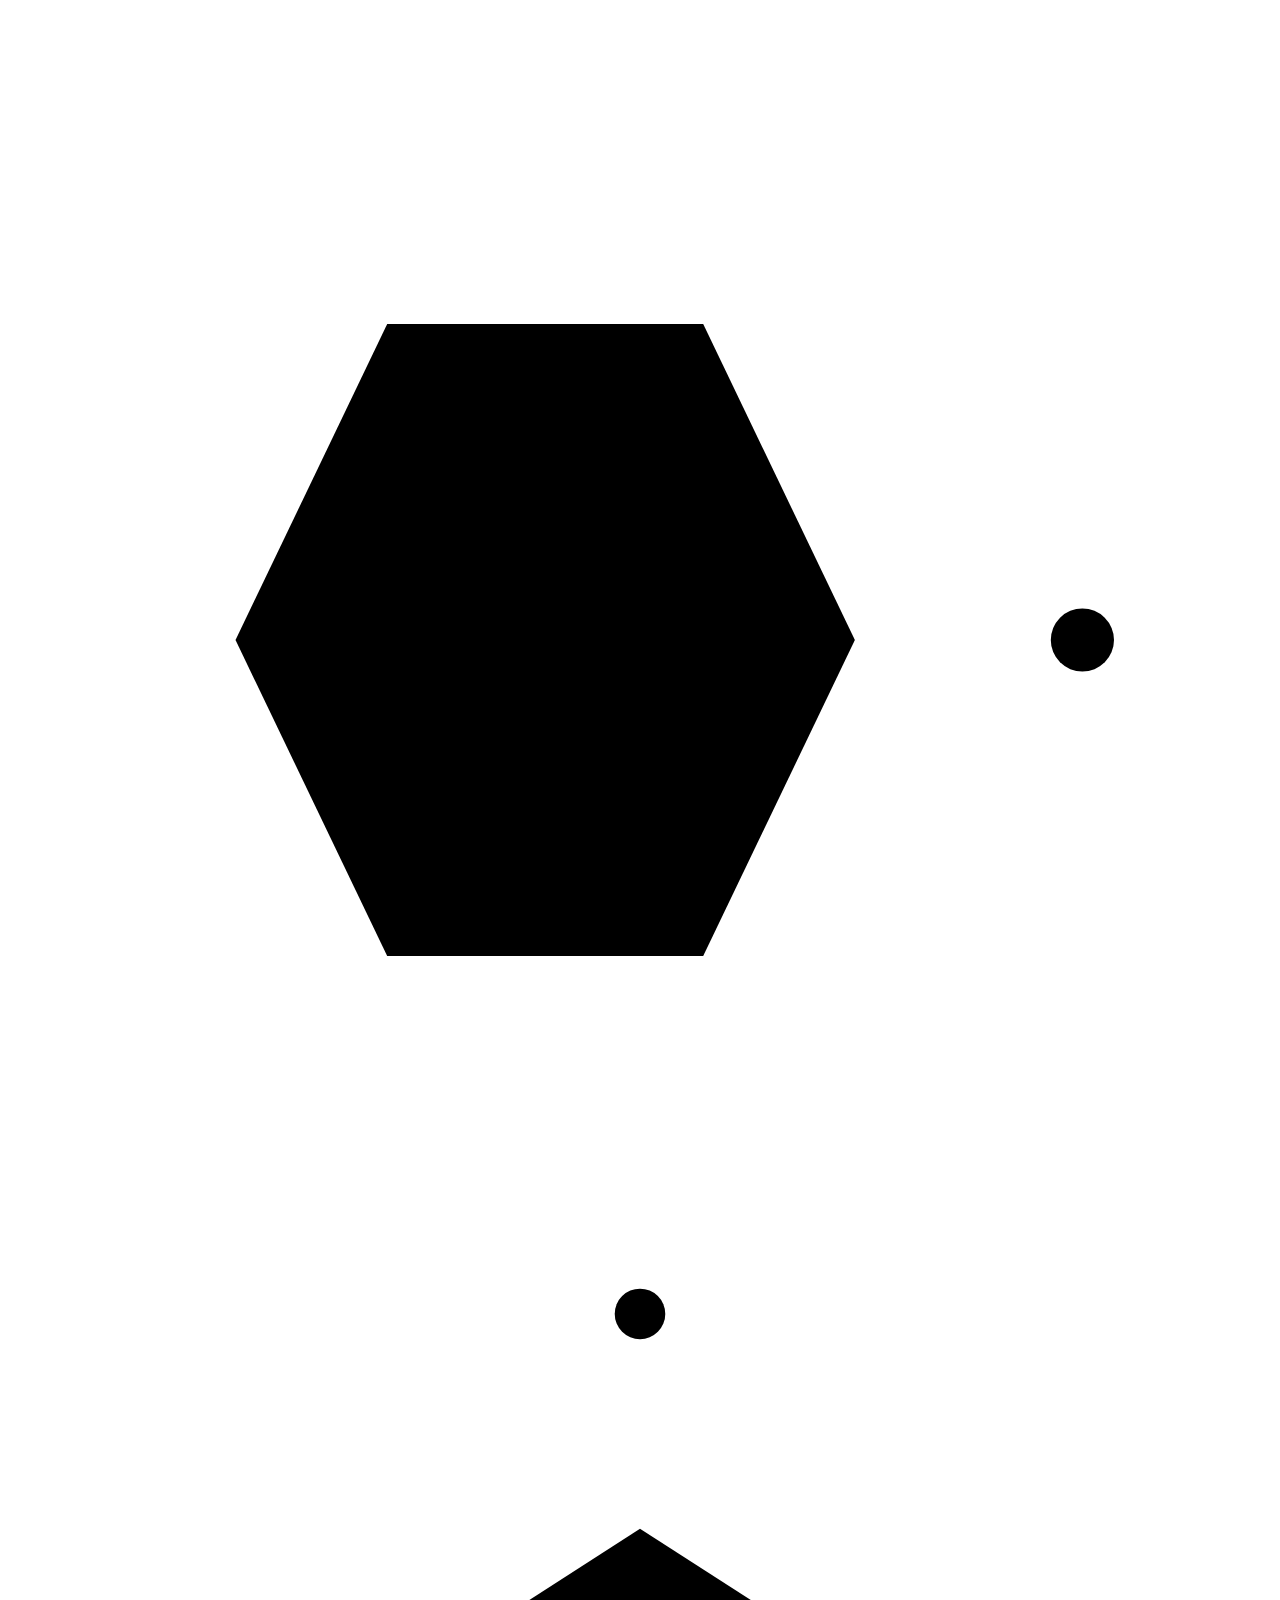
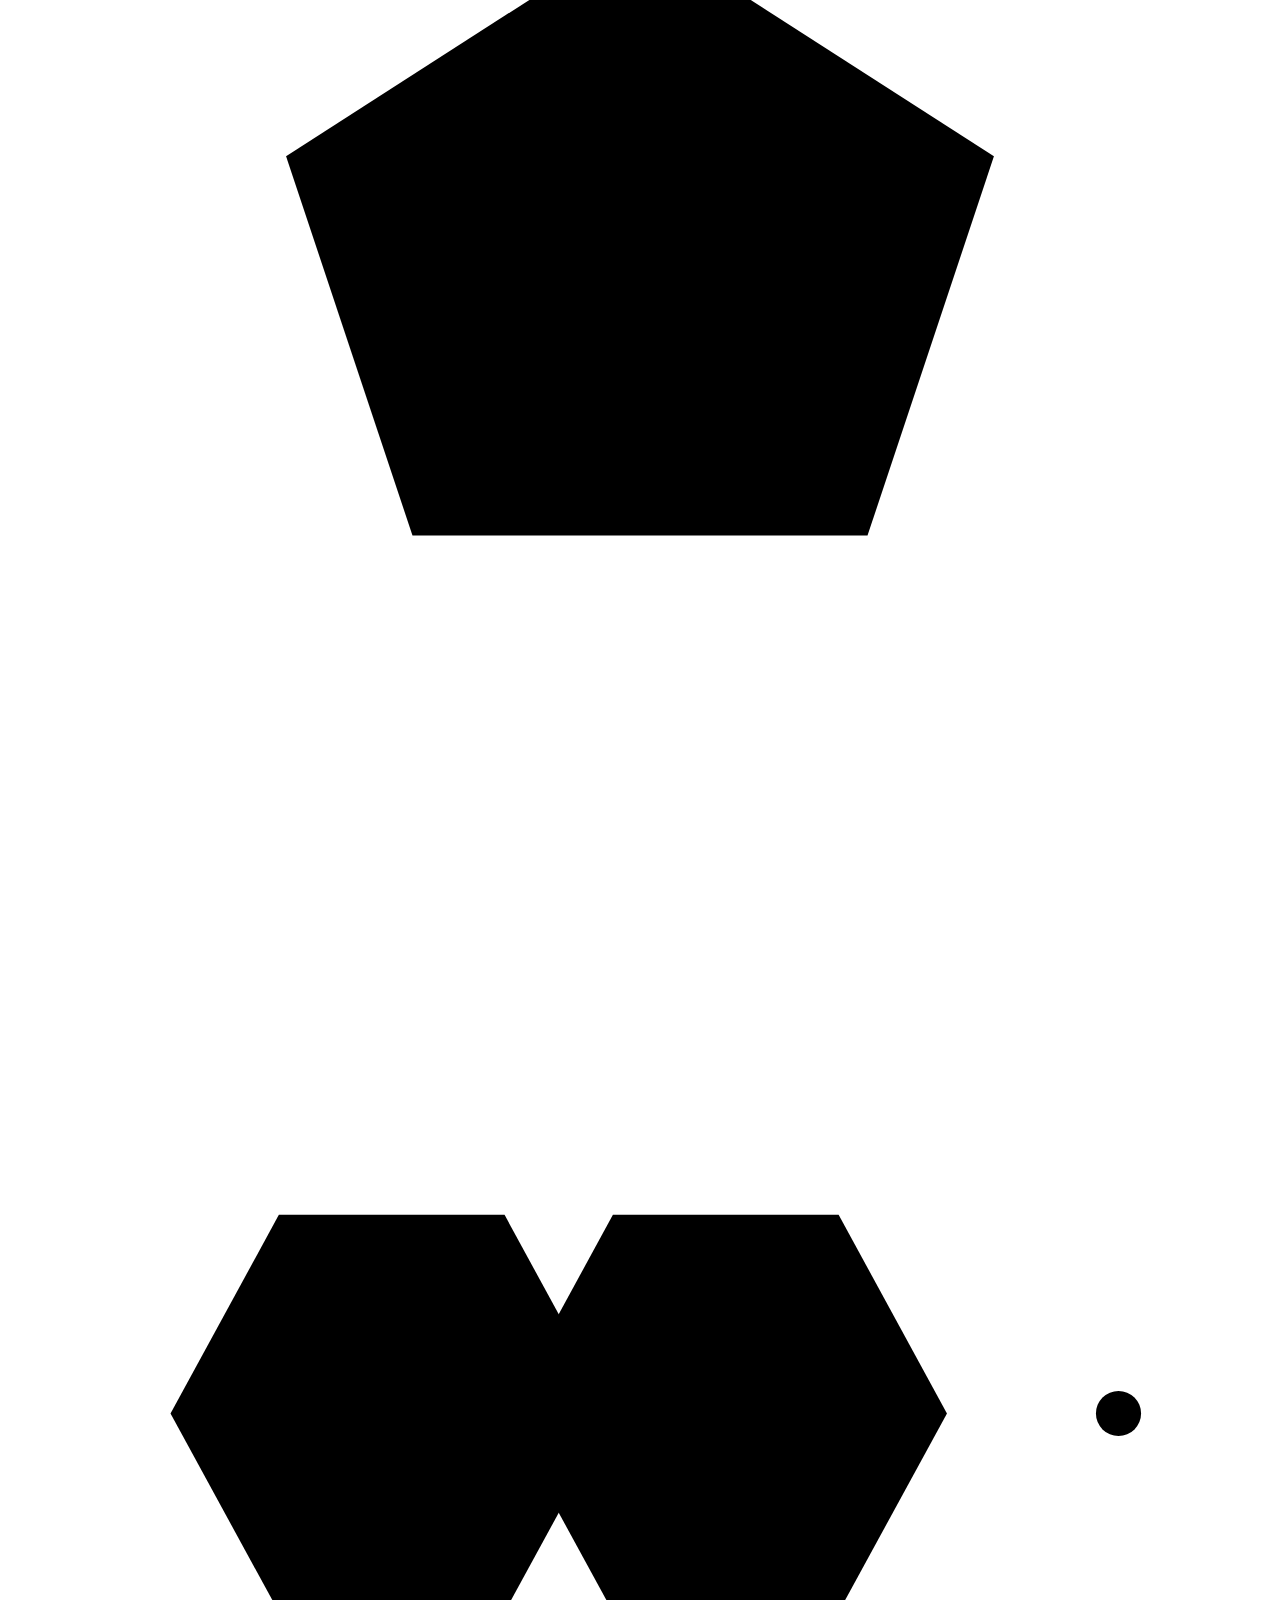
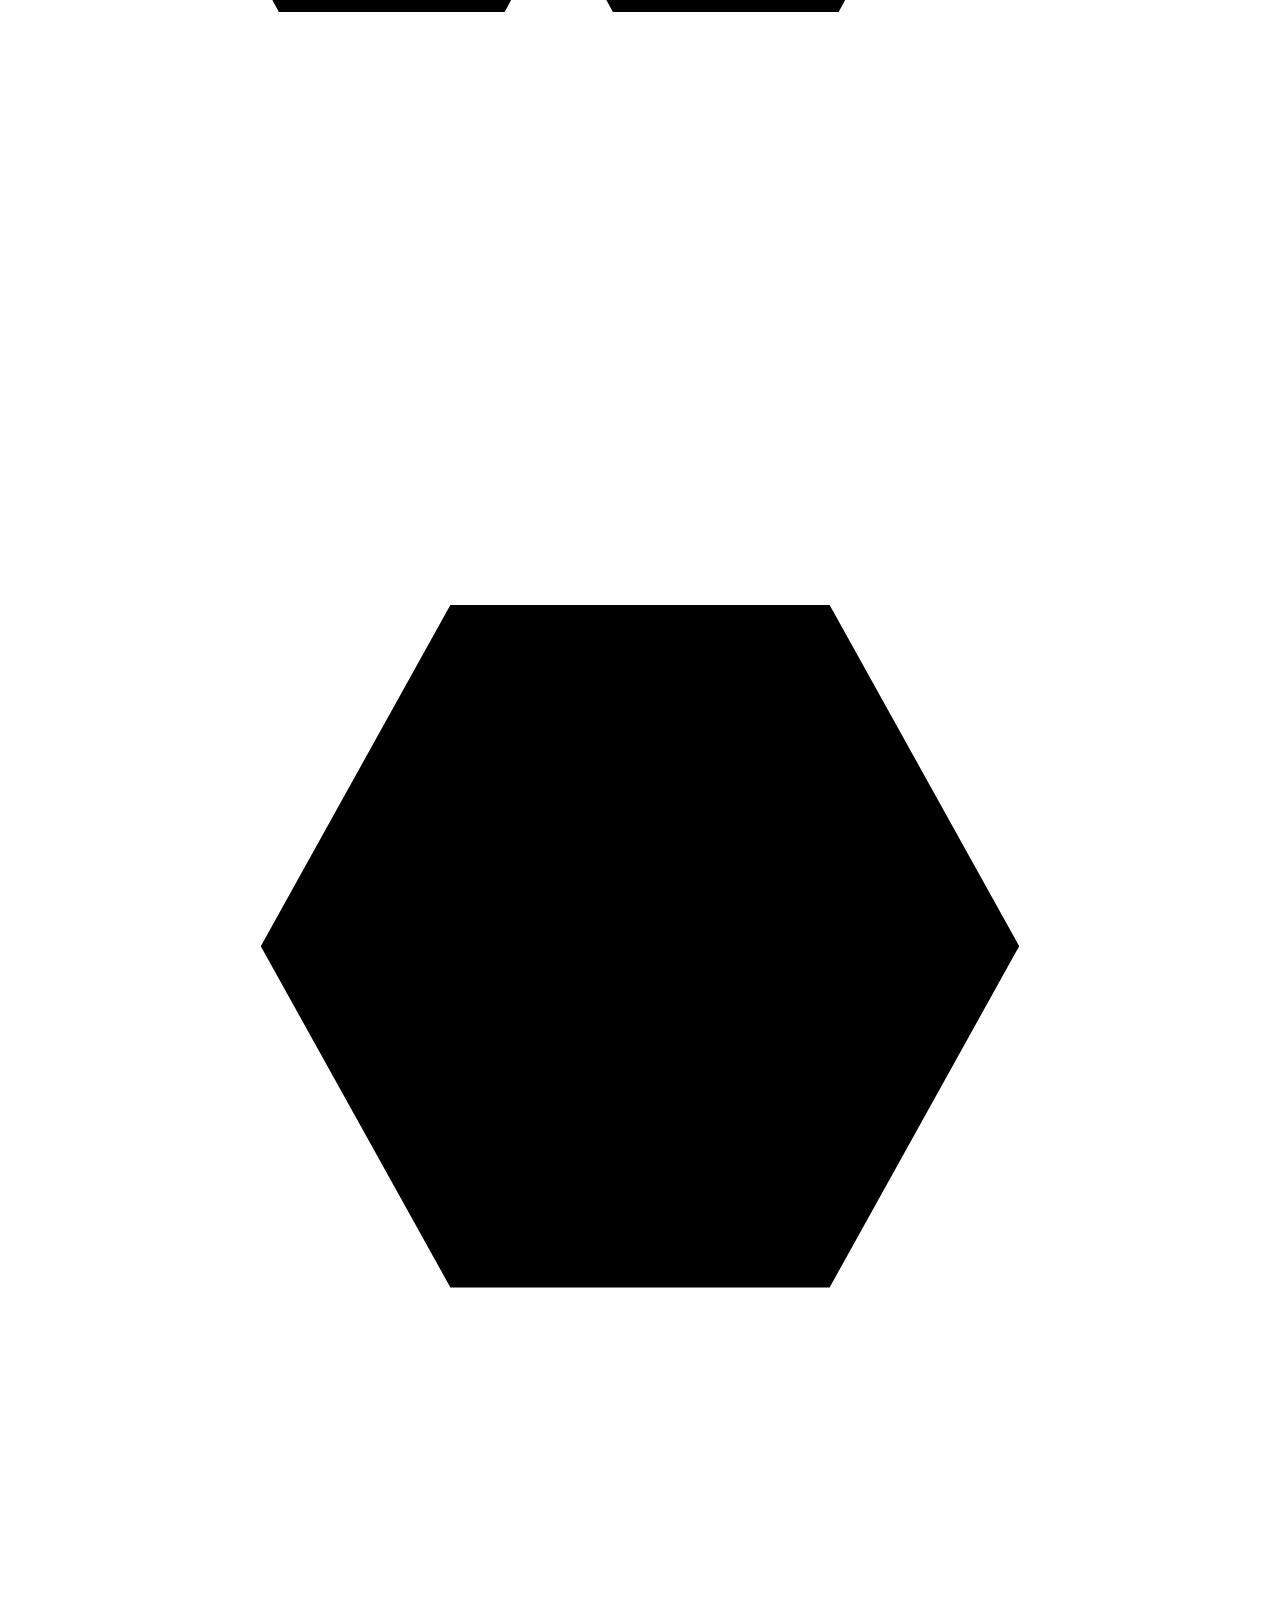
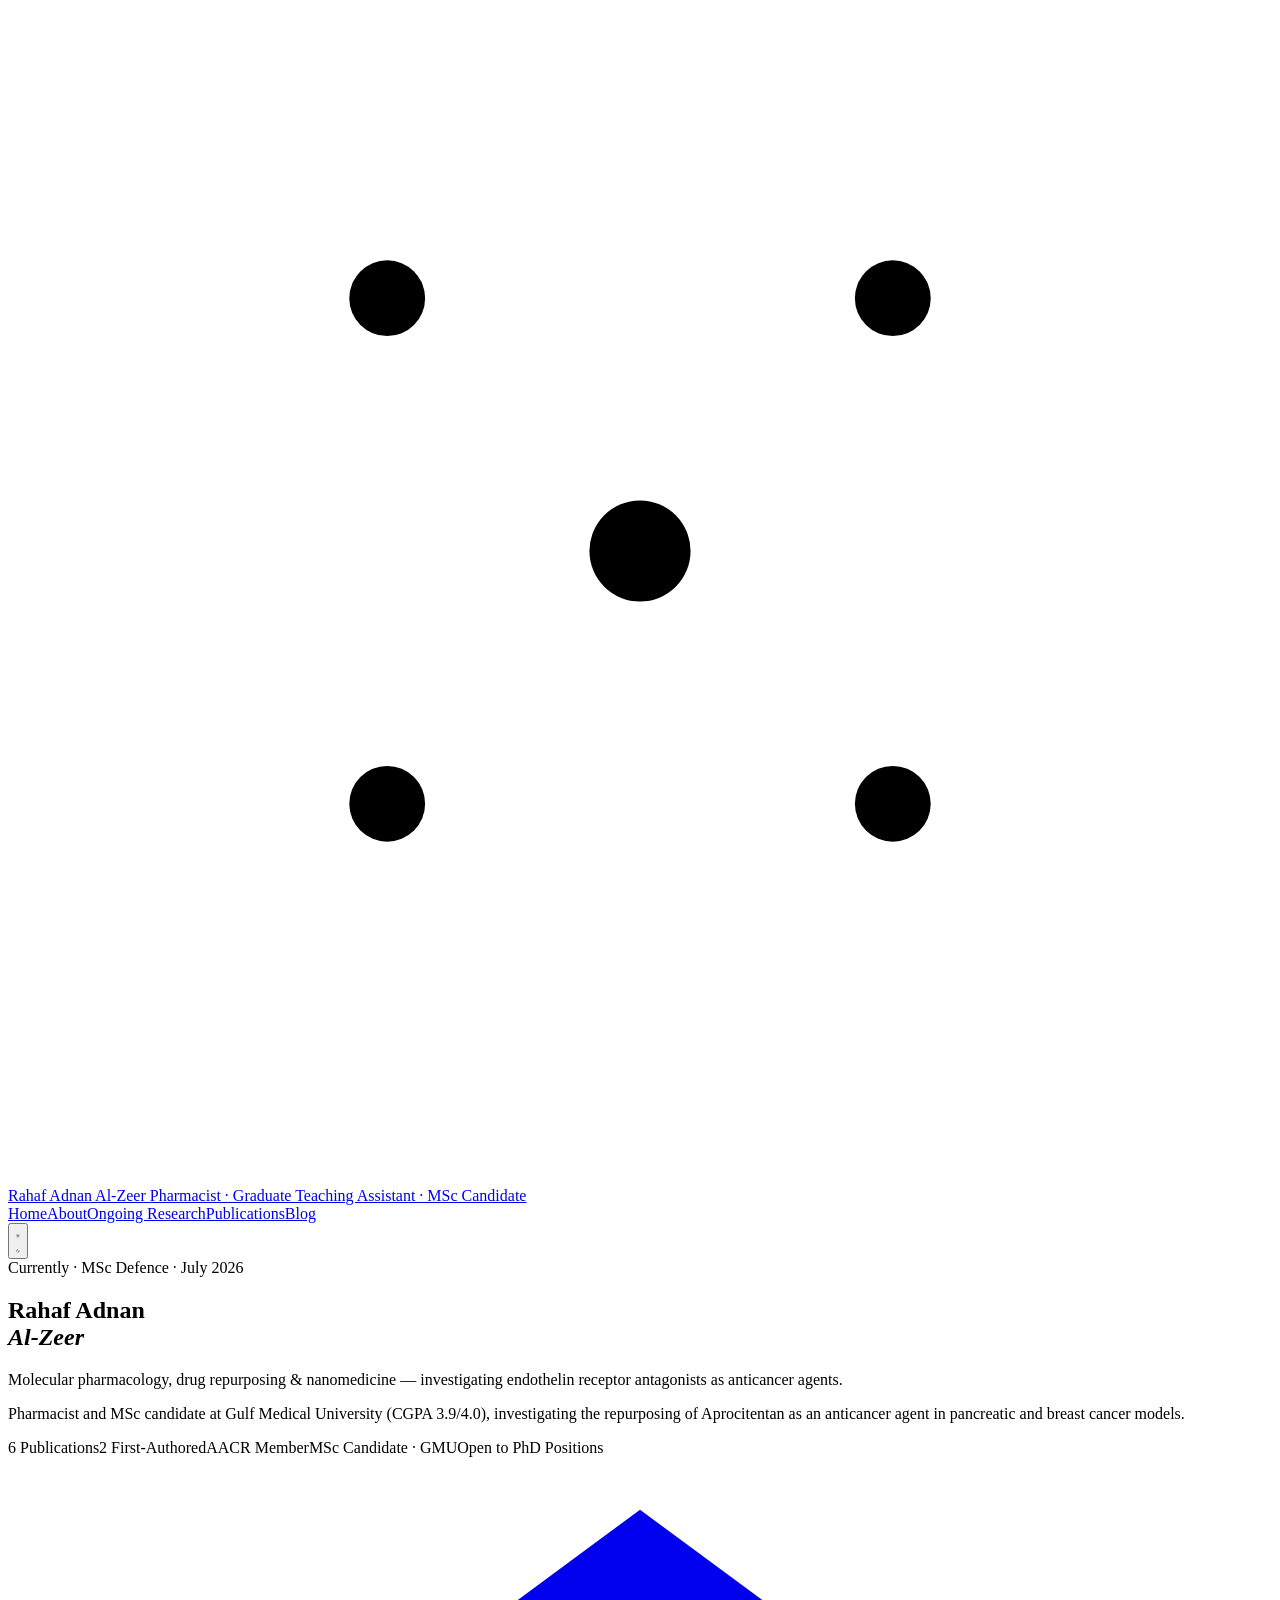
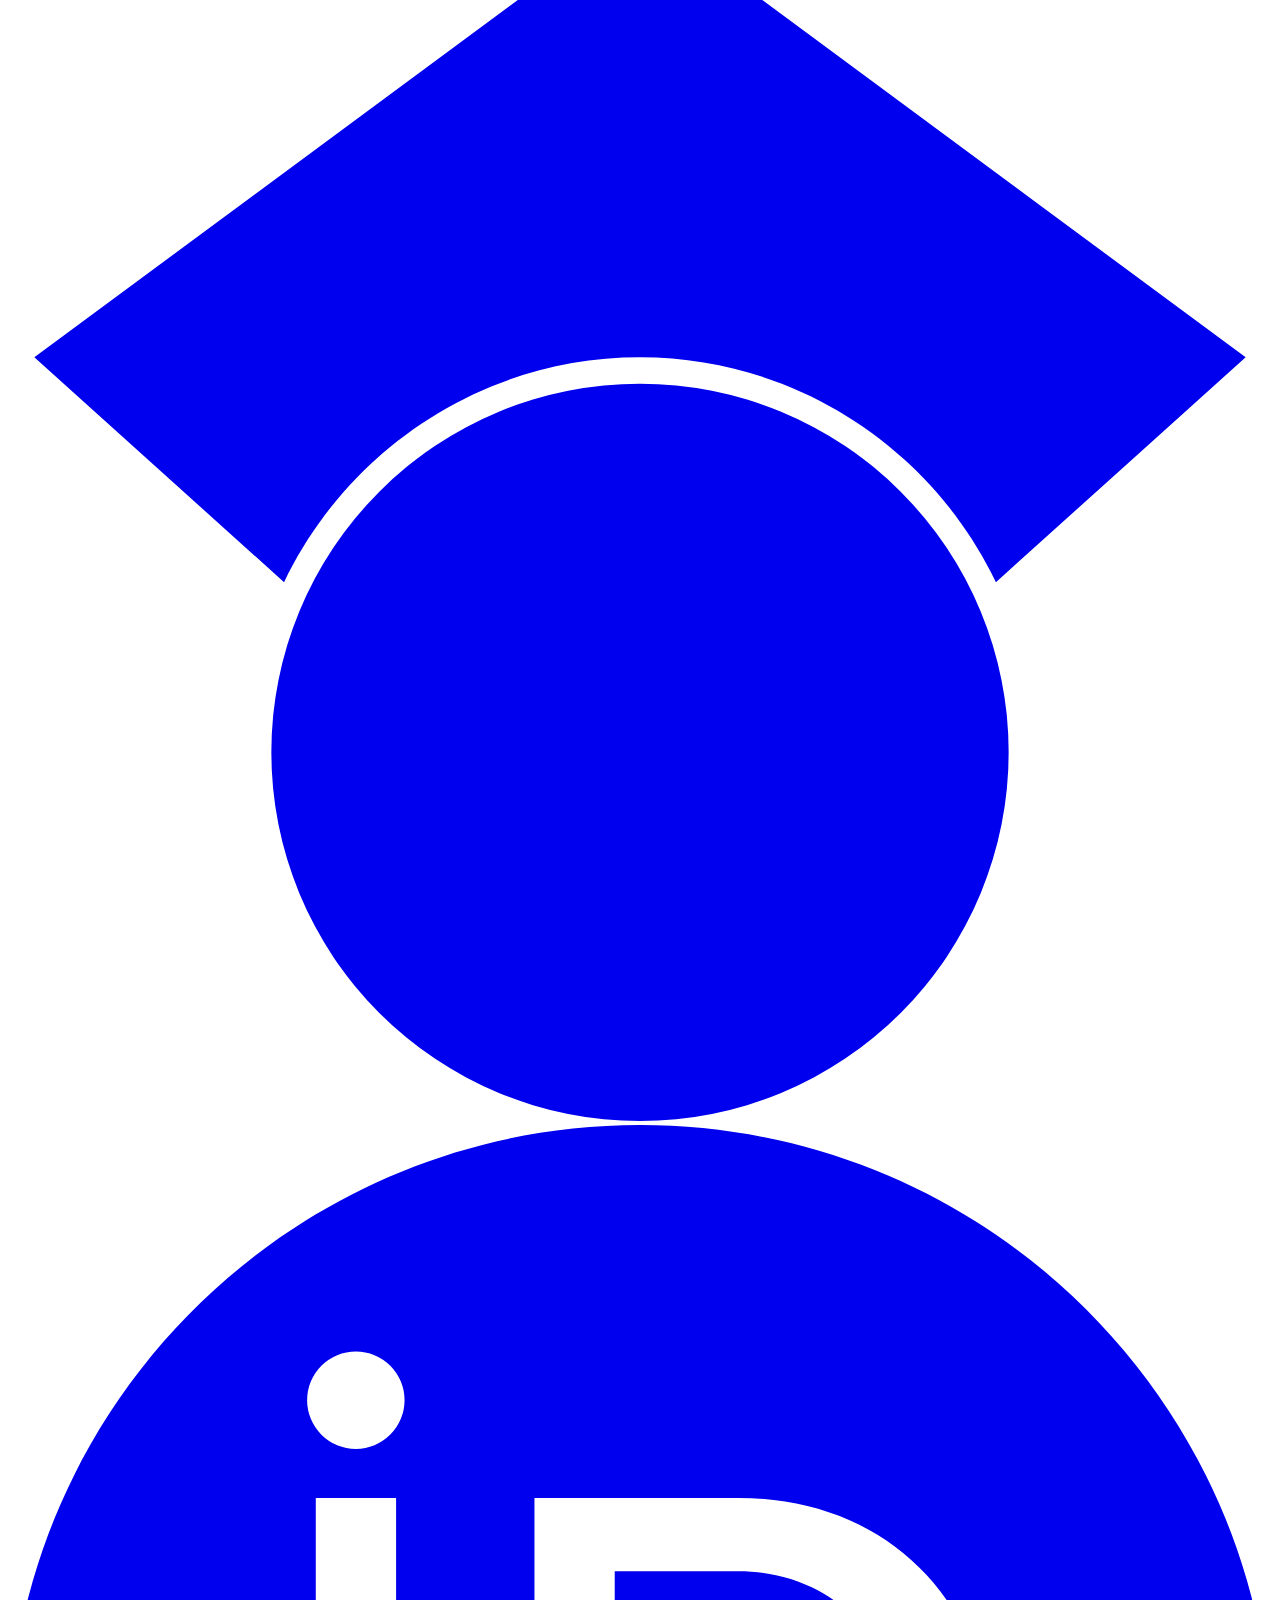
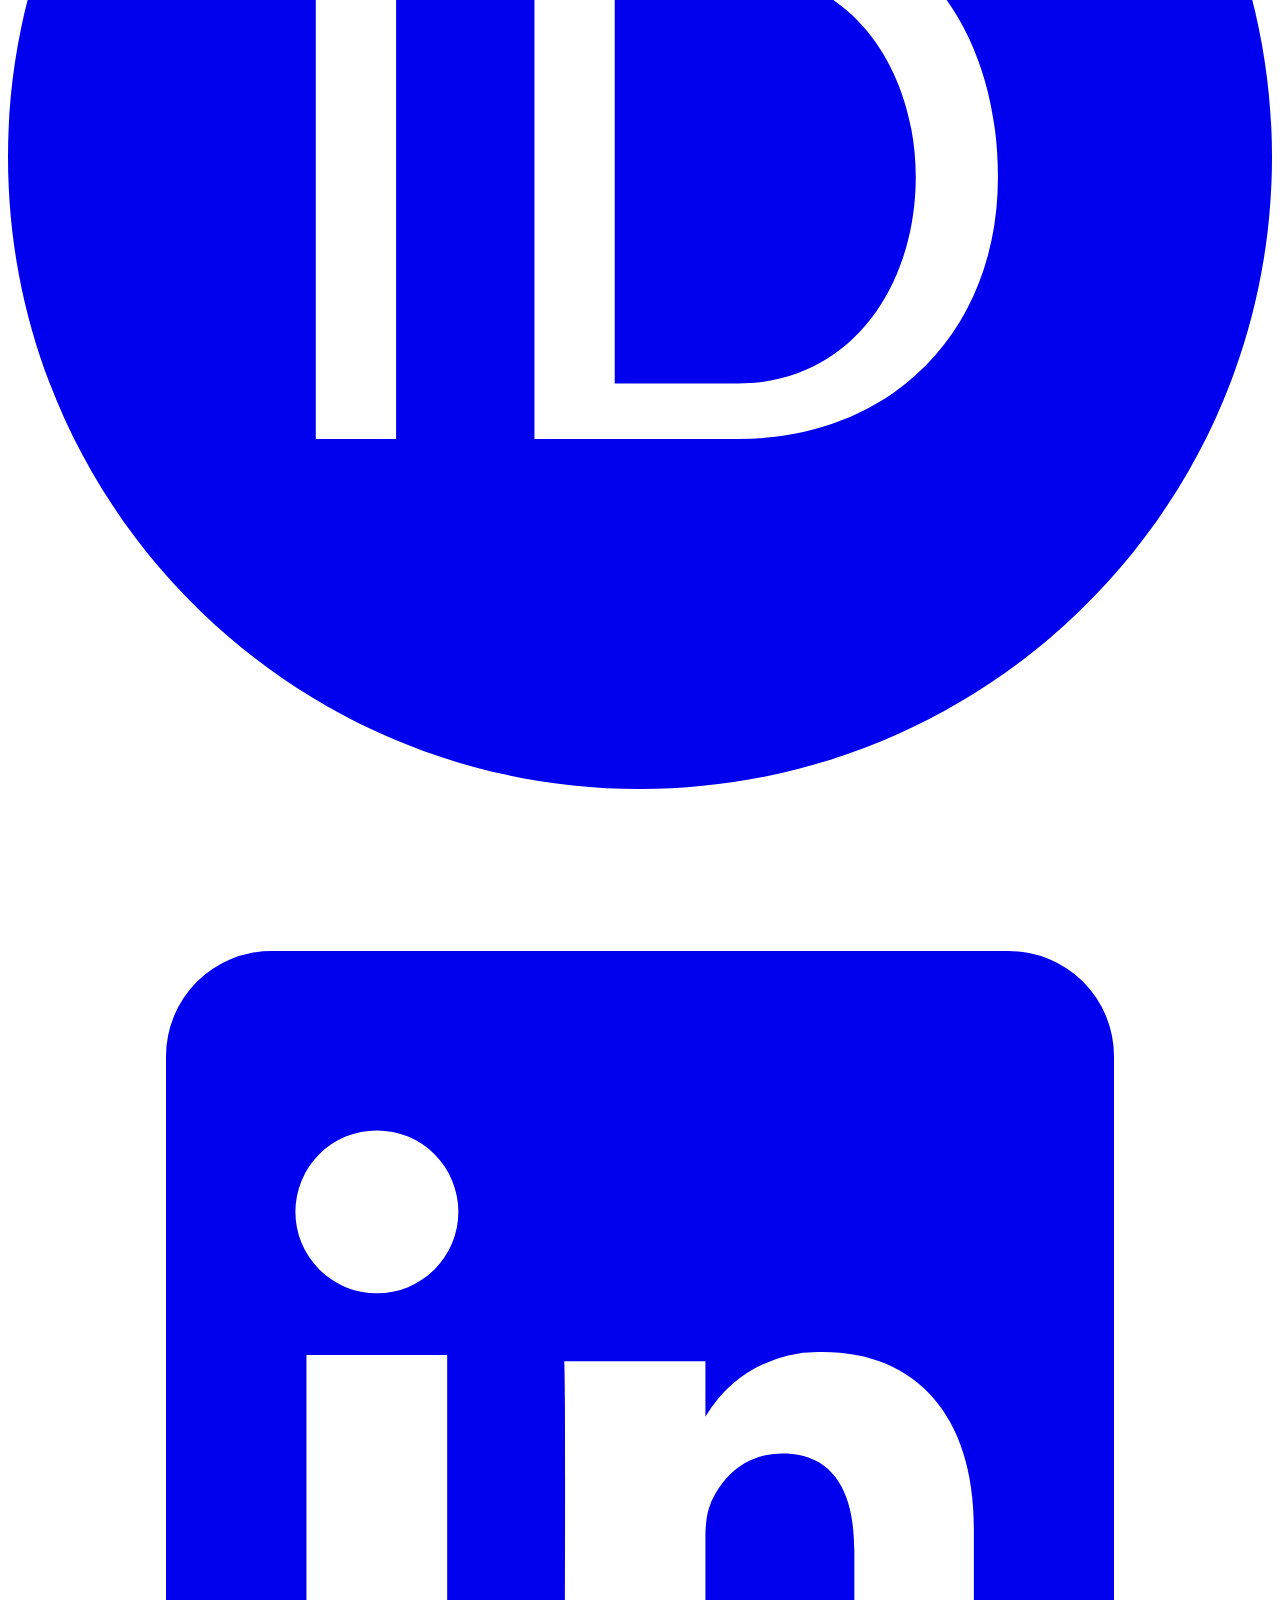
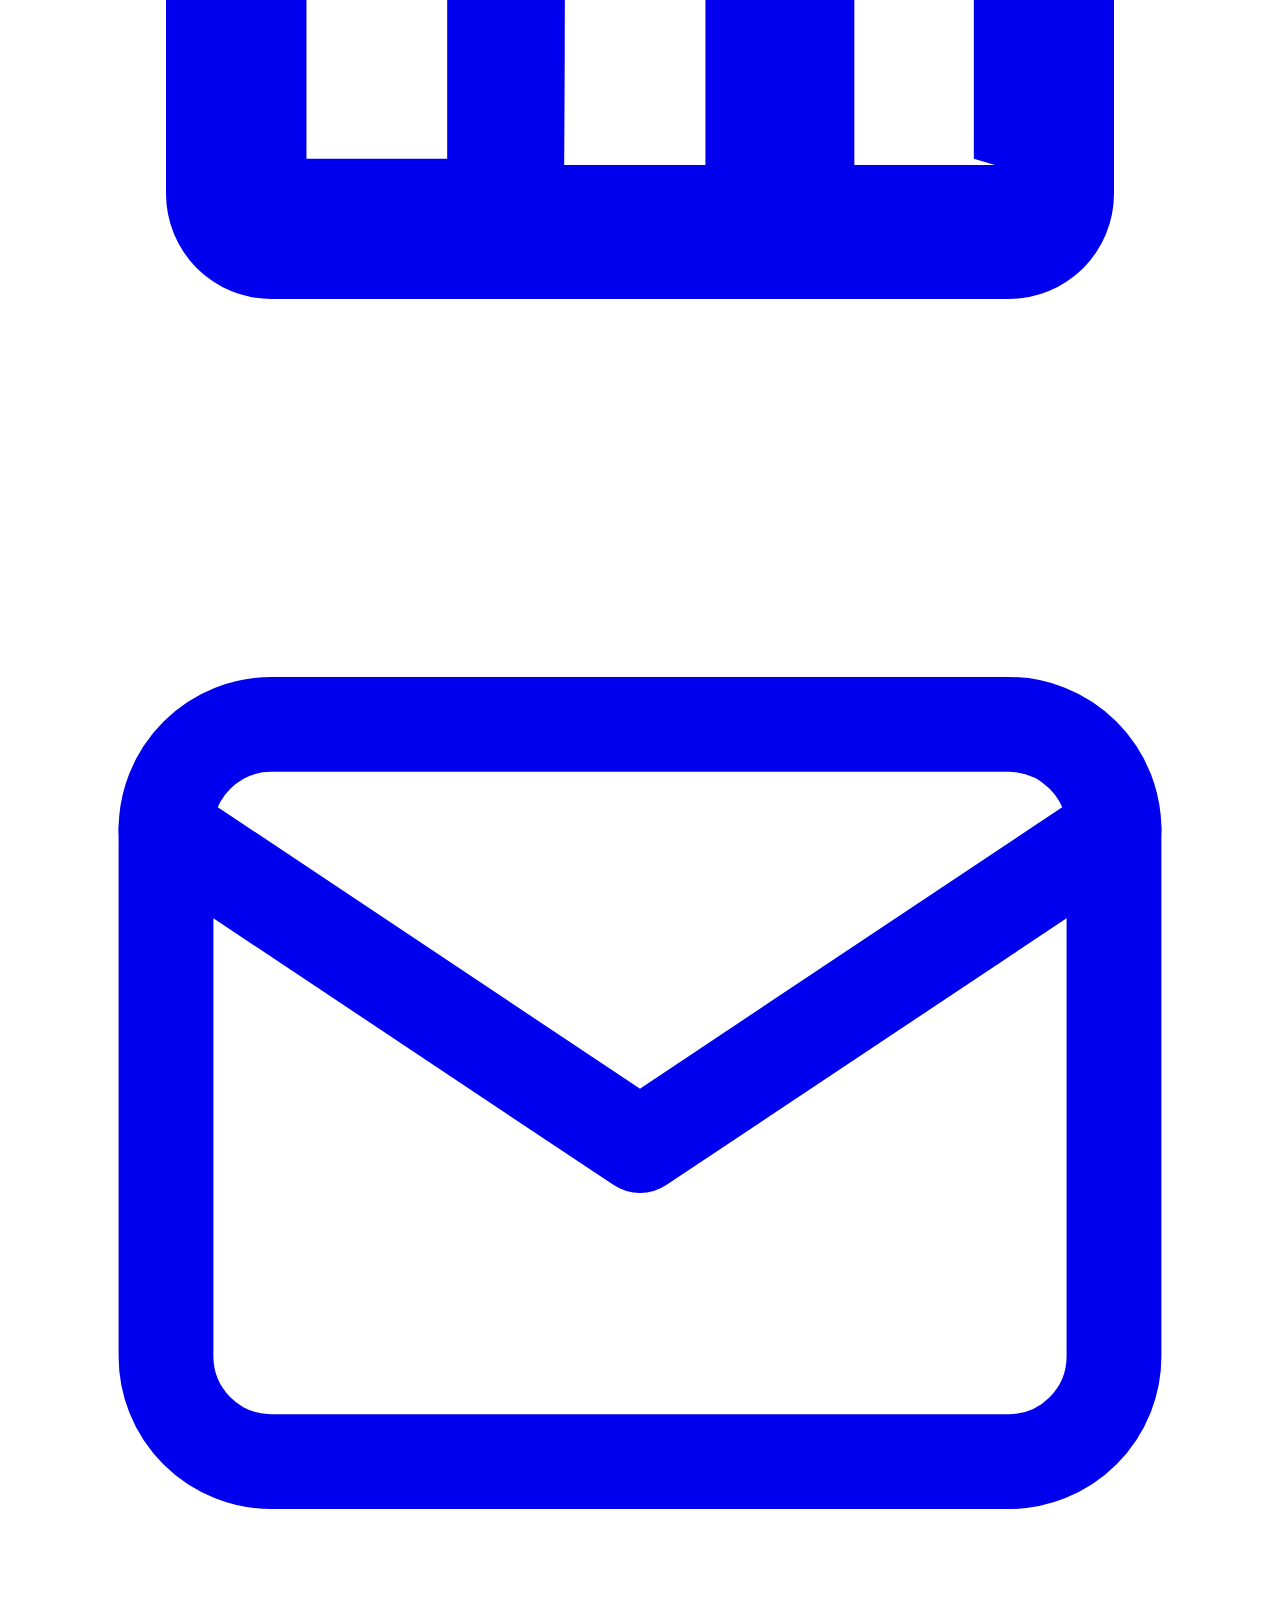
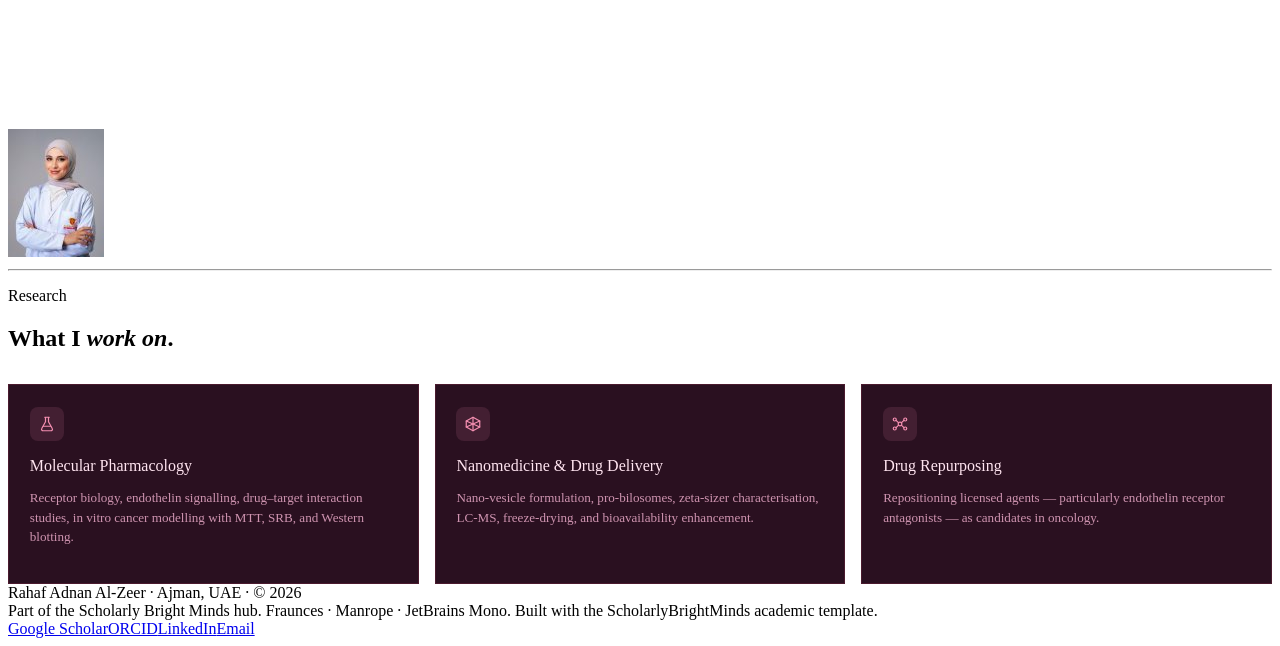
==== index.html @ 86c2eb30 "feat: SEO foundation + remove dead Scopus pipeline Same template applied to abdallahabouhajal — Sche" ====
<!DOCTYPE html>
<html lang="en">
<head>
<meta charset="UTF-8">
<meta name="viewport" content="width=device-width, initial-scale=1.0">
<meta name="description" content="Rahaf Adnan Al-Zeer — researcher in pharmacist · graduate teaching assistant · msc candidate. Molecular pharmacology, drug repurposing & nanomedicine — investigating endothelin receptor antagonists as anticancer agents.">
<meta name="author" content="Rahaf Adnan Al-Zeer">
<meta name="keywords" content="Rahaf Adnan Al-Zeer, Pharmacist · Graduate Teaching Assistant · MSc Candidate, researcher, academic portfolio, Gulf Medical University">
<meta name="theme-color" content="#0d1411" media="(prefers-color-scheme: dark)">
<meta name="theme-color" content="#f7f3e8" media="(prefers-color-scheme: light)">
<meta name="robots" content="index, follow, max-image-preview:large, max-snippet:-1">
<title>Rahaf Adnan Al-Zeer — Pharmacist · Graduate Teaching Assistant · MSc Candidate</title>

<link rel="canonical" href="https://scholarlybrightminds.github.io/Rahafalzeer/">

<meta property="og:type" content="profile">
<meta property="og:title" content="Rahaf Adnan Al-Zeer — Pharmacist · Graduate Teaching Assistant · MSc Candidate">
<meta property="og:description" content="Molecular pharmacology, drug repurposing & nanomedicine — investigating endothelin receptor antagonists as anticancer agents.">
<meta property="og:image" content="https://scholarlybrightminds.github.io/Rahafalzeer/images/profile.png">
<meta property="og:url" content="https://scholarlybrightminds.github.io/Rahafalzeer/">
<meta property="og:site_name" content="Scholarly Bright Minds — Rahaf Adnan Al-Zeer">
<meta property="og:locale" content="en_US">
<meta property="profile:first_name" content="Rahaf">
<meta property="profile:last_name" content="Al-Zeer">

<meta name="twitter:card" content="summary_large_image">
<meta name="twitter:title" content="Rahaf Adnan Al-Zeer — Pharmacist · Graduate Teaching Assistant · MSc Candidate">
<meta name="twitter:description" content="Molecular pharmacology, drug repurposing & nanomedicine — investigating endothelin receptor antagonists as anticancer agents.">
<meta name="twitter:image" content="https://scholarlybrightminds.github.io/Rahafalzeer/images/profile.png">

<link rel="sitemap" type="application/xml" href="/Rahafalzeer/sitemap.xml">

<link rel="icon" href="images/profile.png" type="image/png">
<link rel="apple-touch-icon" href="images/profile.png">

<link rel="preconnect" href="https://fonts.googleapis.com">
<link rel="preconnect" href="https://fonts.gstatic.com" crossorigin>
<link href="https://fonts.googleapis.com/css2?family=Fraunces:ital,opsz,wght@0,9..144,300;0,9..144,400;0,9..144,500;0,9..144,600;1,9..144,300;1,9..144,400&family=Manrope:wght@300;400;500;600&family=JetBrains+Mono:wght@300;400;500&display=swap" rel="stylesheet">

<script type="application/ld+json">
{
  "@type": "Person",
  "name": "Rahaf Adnan Al-Zeer",
  "givenName": "Rahaf",
  "familyName": "Al-Zeer",
  "image": "https://scholarlybrightminds.github.io/Rahafalzeer/images/profile.png",
  "url": "https://scholarlybrightminds.github.io/Rahafalzeer/",
  "sameAs": [
    "https://scholar.google.com/citations?user=uy-28F0AAAAJ&hl=en",
    "https://orcid.org/0009-0004-1752-3171",
    "https://www.linkedin.com/in/rahaf-al-zeer-7093391ba/",
    "https://github.com/ScholarlyBrightMinds"
  ],
  "@id": "https://scholarlybrightminds.github.io/Rahafalzeer/#person",
  "jobTitle": "Pharmacist · Graduate Teaching Assistant · MSc Candidate",
  "worksFor": {
    "@type": "Organization",
    "name": "Gulf Medical University",
    "url": "https://www.gmu.ac.ae"
  },
  "address": {
    "@type": "PostalAddress",
    "addressLocality": "Ajman",
    "addressCountry": "UAE"
  },
  "email": "rahaf@gmu.ac.ae"
}
</script>

<script src="theme.config.js"></script>

<!-- Styles -->
<link rel="stylesheet" href="styles.css">

<style>
    /* ── home-specific polish only ── */
    .home-pillars {
        display: grid;
        grid-template-columns: repeat(3, 1fr);
        gap: 1rem;
        margin-top: 2rem;
    }
    .hp-card {
        background: var(--card);
        border: 1px solid var(--border);
        border-radius: var(--radius);
        padding: 1.4rem 1.3rem;
        transition: all .3s var(--ease);
    }
    .hp-card:hover {
        transform: translateY(-2px);
        border-color: var(--accent);
        box-shadow: var(--shadow-card);
    }
    .hp-icon {
        width: 34px; height: 34px;
        border-radius: 8px;
        background: var(--accent-bg);
        display: grid;
        place-items: center;
        color: var(--accent);
        margin-bottom: 0.9rem;
    }
    .hp-icon svg { width: 18px; height: 18px; }
    .hp-title {
        font-family: var(--display);
        font-size: 1rem;
        font-weight: 500;
        margin-bottom: 0.35rem;
        color: var(--text);
    }
    .hp-desc {
        font-size: 0.82rem;
        color: var(--text-soft);
        line-height: 1.5;
    }
    @media (max-width: 760px) {
        .home-pillars { grid-template-columns: 1fr; }
    }
</style>
</head>
<body>

<!-- ═══ MOLECULAR BACKGROUND (subtle) ═══ -->
<div class="mol-bg" aria-hidden="true">
    <svg class="mol-1" viewBox="0 0 100 100">
        <polygon points="30,25 55,25 67,50 55,75 30,75 18,50"/>
        <line x1="67" y1="50" x2="82" y2="50"/>
        <circle cx="85" cy="50" r="2.5"/>
        <line x1="24" y1="37" x2="24" y2="63" stroke-width="2"/>
        <line x1="60" y1="37" x2="60" y2="63" stroke-width="2"/>
    </svg>
    <svg class="mol-2 amber" viewBox="0 0 100 100">
        <polygon points="50,20 78,38 68,68 32,68 22,38"/>
        <line x1="50" y1="20" x2="50" y2="5"/>
        <circle cx="50" cy="3" r="2"/>
        <line x1="78" y1="38" x2="92" y2="28"/>
    </svg>
    <svg class="mol-3" viewBox="0 0 140 100">
        <polygon points="30,30 55,30 67,52 55,74 30,74 18,52"/>
        <polygon points="67,30 92,30 104,52 92,74 67,74 55,52"/>
        <line x1="104" y1="52" x2="120" y2="52"/>
        <circle cx="123" cy="52" r="2.5"/>
        <line x1="24" y1="42" x2="24" y2="62" stroke-width="2"/>
        <line x1="97" y1="42" x2="97" y2="62" stroke-width="2"/>
    </svg>
    <svg class="mol-4" viewBox="0 0 100 100">
        <polygon points="35,28 65,28 80,55 65,82 35,82 20,55"/>
        <circle cx="50" cy="55" r="14" fill="none" stroke-dasharray="2 3"/>
    </svg>
    <svg class="mol-5 amber" viewBox="0 0 100 100">
        <line x1="50" y1="50" x2="30" y2="30" stroke-width="1.5"/>
        <line x1="50" y1="50" x2="70" y2="30" stroke-width="1.5"/>
        <line x1="50" y1="50" x2="30" y2="70" stroke-width="1.5"/>
        <line x1="50" y1="50" x2="70" y2="70" stroke-width="1.5"/>
        <circle cx="30" cy="30" r="3"/>
        <circle cx="70" cy="30" r="3"/>
        <circle cx="30" cy="70" r="3"/>
        <circle cx="70" cy="70" r="3"/>
        <circle cx="50" cy="50" r="4"/>
    </svg>
</div>

<!-- Nav rendered by scripts.js based on config -->
<nav class="nav" data-page="home"></nav>

<main>
    <!-- ═══ HERO ═══ -->
    <section class="hero">
        <div class="hero-text">
            <span class="hero-status">
                <span class="live-dot"></span>
                <span data-bind="statusText">Currently · exploring</span>
            </span>
            <h1 data-bind="heading"></h1>
            <p class="hero-tagline" data-bind="tagline"></p>
            <p class="hero-bio" data-bind="bio"></p>
            <div class="chips" data-bind="chips"></div>
            <div class="social-links" data-bind="social"></div>
        </div>
        <div class="hero-image">
            <img data-bind="photo" alt="Profile">
        </div>
    </section>

    <hr class="rule">

    <!-- ═══ RESEARCH PILLARS PREVIEW ═══ -->
    <section class="reveal">
        <p class="sec-kicker">Research</p>
        <h2 class="sec-title">What I <em>work on</em>.</h2>
        <div class="home-pillars" data-bind="pillars"></div>
    </section>
</main>

<footer data-bind="footer"></footer>

<script src="scripts.js"></script>
</body>
</html>
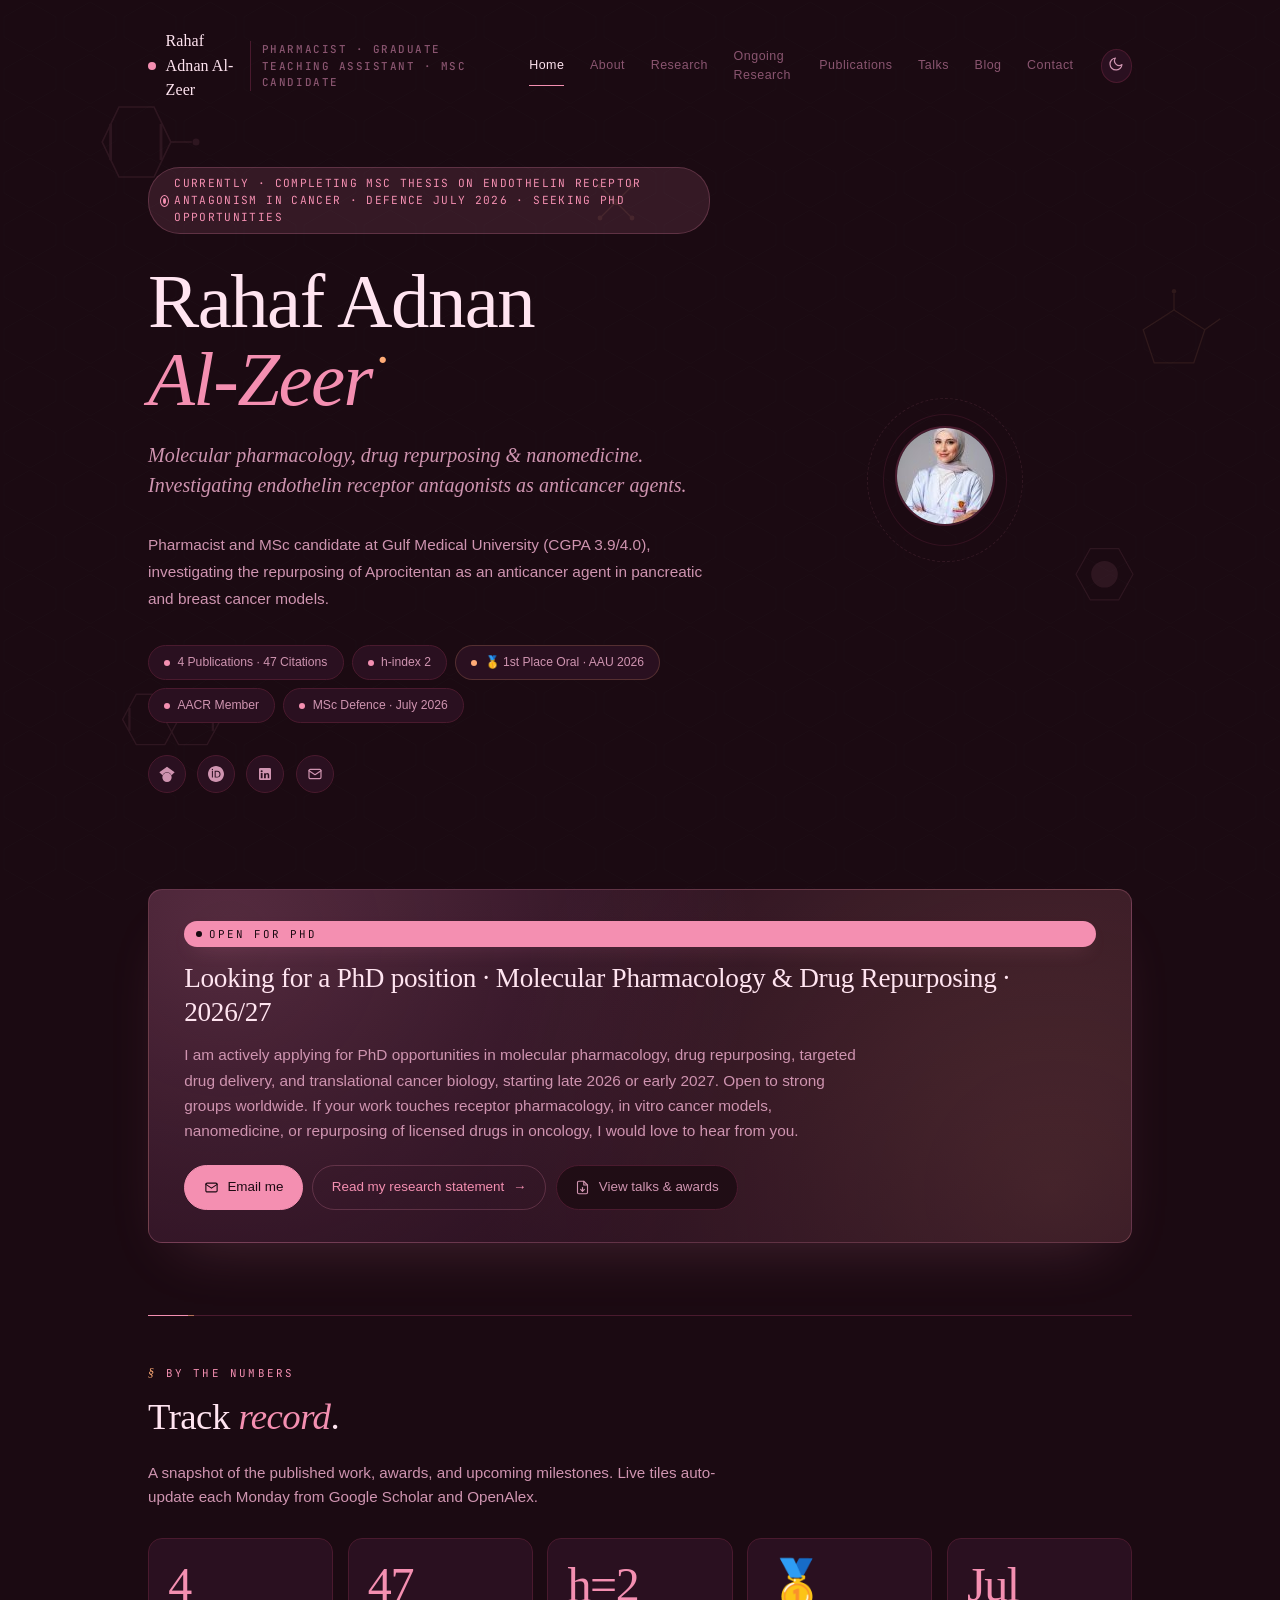
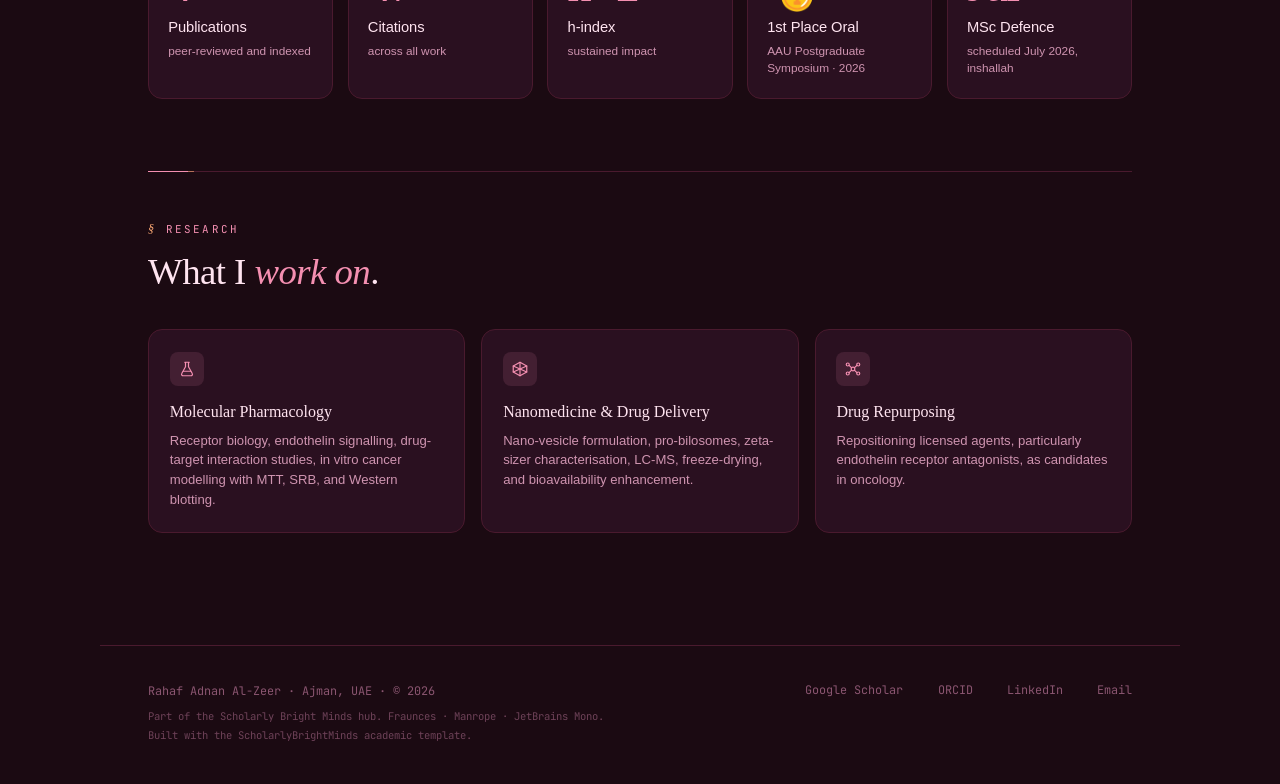
==== commit 68148fc0: "feat: Tier 1+2+3 rollout — research / talks / contact / arc + sparklines + research-map + OG cards M" ====
--- a/index.html
+++ b/index.html
@@ -37,12 +37,58 @@
 <link rel="preconnect" href="https://fonts.gstatic.com" crossorigin>
 <link href="https://fonts.googleapis.com/css2?family=Fraunces:ital,opsz,wght@0,9..144,300;0,9..144,400;0,9..144,500;0,9..144,600;1,9..144,300;1,9..144,400&family=Manrope:wght@300;400;500;600&family=JetBrains+Mono:wght@300;400;500&display=swap" rel="stylesheet">
 
+<!-- Schema.org Person markup — what Google's Knowledge Graph reads.
+     The sameAs array tells Google all these profiles belong to the same
+     person, allowing entity consolidation and a researcher panel in SERPs. -->
 <script type="application/ld+json">
 {
+  "@context": "https://schema.org",
   "@type": "Person",
+  "@id": "https://scholarlybrightminds.github.io/Rahafalzeer/#person",
   "name": "Rahaf Adnan Al-Zeer",
+  "alternateName": ["Rahaf Adnan Kh. Al Zeer", "Rahaf Al Zeer", "Al-Zeer R"],
   "givenName": "Rahaf",
   "familyName": "Al-Zeer",
+  "additionalName": "Adnan",
+  "honorificPrefix": "Ms.",
+  "jobTitle": "Graduate Teaching Assistant & MSc Candidate",
+  "worksFor": {
+    "@type": "Organization",
+    "name": "Gulf Medical University",
+    "url": "https://www.gmu.ac.ae",
+    "address": {
+      "@type": "PostalAddress",
+      "addressLocality": "Ajman",
+      "addressCountry": "AE"
+    }
+  },
+  "memberOf": [
+    {
+      "@type": "Organization",
+      "@id": "https://scholarlybrightminds.github.io/#organization",
+      "name": "Scholarly Bright Minds",
+      "url": "https://scholarlybrightminds.github.io/"
+    },
+    {
+      "@type": "Organization",
+      "name": "American Association for Cancer Research",
+      "url": "https://www.aacr.org/"
+    }
+  ],
+  "alumniOf": [
+    {
+      "@type": "CollegeOrUniversity",
+      "name": "Dubai Medical University",
+      "url": "https://www.dmcg.edu",
+      "department": "College of Pharmacy"
+    }
+  ],
+  "address": {
+    "@type": "PostalAddress",
+    "addressLocality": "Ajman",
+    "addressCountry": "AE"
+  },
+  "email": "rahaf@gmu.ac.ae",
   "image": "https://scholarlybrightminds.github.io/Rahafalzeer/images/profile.png",
   "url": "https://scholarlybrightminds.github.io/Rahafalzeer/",
   "sameAs": [
@@ -51,19 +97,47 @@
     "https://www.linkedin.com/in/rahaf-al-zeer-7093391ba/",
     "https://github.com/ScholarlyBrightMinds"
   ],
-  "@id": "https://scholarlybrightminds.github.io/Rahafalzeer/#person",
-  "jobTitle": "Pharmacist · Graduate Teaching Assistant · MSc Candidate",
-  "worksFor": {
-    "@type": "Organization",
-    "name": "Gulf Medical University",
-    "url": "https://www.gmu.ac.ae"
+  "knowsAbout": [
+    "Molecular Pharmacology",
+    "Drug Repurposing",
+    "Endothelin Receptor Antagonism",
+    "In Vitro Cancer Pharmacology",
+    "Cell Culture",
+    "ELISA",
+    "Western Blotting",
+    "qPCR",
+    "MTT Assays",
+    "Nanomedicine",
+    "Targeted Drug Delivery",
+    "Translational Oncology"
+  ],
+  "knowsLanguage": [
+    {"@type": "Language", "name": "English", "alternateName": "en"},
+    {"@type": "Language", "name": "Arabic", "alternateName": "ar"}
+  ],
+  "description": "Pharmacist, Graduate Teaching Assistant, and MSc candidate at Gulf Medical University (CGPA 3.9/4.0). MSc thesis investigates the repurposing of Aprocitentan, a licensed endothelin receptor antagonist, as a potential anticancer agent in pancreatic and breast cancer models. AACR member. Seeking PhD opportunities in molecular pharmacology and drug repurposing for oncology."
+}
+</script>
+
+<!-- Schema.org WebSite — gives Google an explicit publisher/site-name signal.
+     Without this, github.io subdomains tend to get auto-attributed to
+     "GitHub Pages documentation" in search results. -->
+<script type="application/ld+json">
+{
+  "@context": "https://schema.org",
+  "@type": "WebSite",
+  "@id": "https://scholarlybrightminds.github.io/Rahafalzeer/#website",
+  "url": "https://scholarlybrightminds.github.io/Rahafalzeer/",
+  "name": "Scholarly Bright Minds · Rahaf Adnan Al-Zeer",
+  "alternateName": "Rahaf Adnan Al-Zeer · Molecular Pharmacology &amp; Drug Repurposing",
+  "description": "Personal academic website of Rahaf Adnan Al-Zeer, researcher in molecular pharmacology, drug repurposing, and translational cancer biology.",
+  "inLanguage": "en",
+  "publisher": {
+    "@id": "https://scholarlybrightminds.github.io/Rahafalzeer/#person"
   },
-  "address": {
-    "@type": "PostalAddress",
-    "addressLocality": "Ajman",
-    "addressCountry": "UAE"
-  },
-  "email": "rahaf@gmu.ac.ae"
+  "about": {
+    "@id": "https://scholarlybrightminds.github.io/Rahafalzeer/#person"
+  }
 }
 </script>
 
@@ -183,6 +257,21 @@
         </div>
     </section>
 
+    <!-- ═══ PHD CTA BLOCK ═══ -->
+    <!-- The primary conversion goal of the site: surfacing the PhD search.
+         Rendered by bindHome() from SITE_CONFIG.phdCTA. -->
+    <aside class="phd-cta reveal" aria-label="Open for PhD position" data-bind="phdCTA"></aside>
+
+    <hr class="rule">
+
+    <!-- ═══ BY THE NUMBERS ═══ -->
+    <section class="reveal impact-section">
+        <p class="sec-kicker">By the numbers</p>
+        <h2 class="sec-title">Track <em>record</em>.</h2>
+        <p class="impact-lede">A snapshot of the published work, awards, and upcoming milestones. Live tiles auto-update each Monday from Google Scholar and OpenAlex.</p>
+        <div class="impact-grid" data-bind="impactStats"></div>
+    </section>
+
     <hr class="rule">
 
     <!-- ═══ RESEARCH PILLARS PREVIEW ═══ -->
--- a/styles.css
+++ b/styles.css
@@ -0,0 +1,965 @@
+/* ═══════════════════════════════════════════════════════════════════
+   ScholarlyBrightMinds · Shared visual system
+   All palette values are injected by theme.config.js at runtime.
+   Do not hard-code colors here — use the --var names.
+   ═══════════════════════════════════════════════════════════════════ */
+
+:root {
+    --display: 'Fraunces', Georgia, serif;
+    --body:    'Manrope', -apple-system, BlinkMacSystemFont, sans-serif;
+    --mono:    'JetBrains Mono', ui-monospace, monospace;
+    --ease:    cubic-bezier(0.22, 0.61, 0.36, 1);
+
+    --container-max: 1080px;
+    --radius:        14px;
+    --radius-s:      8px;
+
+    /* These have default values here but are overwritten by theme.config.js */
+    --bg: #0d1411; --bg-soft: #131a17; --bg-deep: #080d0b;
+    --card: #182220; --card-soft: #141d1a;
+    --text: #ebe4d0; --text-soft: #b5ad98; --muted: #6e685c;
+    --border: #253029; --border-s: #1d2522;
+    --accent: #6fab98; --accent-d: #93c8b4;
+    --accent-bg: rgba(111,171,152,0.10); --accent-glow: rgba(111,171,152,0.20);
+    --amber: #d4a668; --amber-bg: rgba(212,166,104,0.10); --amber-glow: rgba(212,166,104,0.18);
+
+    --shadow-card:  0 20px 40px -24px rgba(0,0,0,0.55);
+    --shadow-modal: 0 30px 80px -20px rgba(0,0,0,0.65);
+    --mol-opacity:  0.09;
+    --grid-opacity: 0.05;
+    --overlay:      rgba(5,9,7,0.7);
+}
+:root[data-theme="light"] {
+    --shadow-card:  0 18px 40px -24px rgba(45,55,50,0.18);
+    --shadow-modal: 0 30px 80px -20px rgba(40,45,40,0.25);
+    --mol-opacity:  0.06;
+    --grid-opacity: 0.035;
+    --overlay:      rgba(42,41,37,0.45);
+}
+
+*, *::before, *::after { margin: 0; padding: 0; box-sizing: border-box; }
+html { scroll-behavior: smooth; }
+
+body {
+    font-family: var(--body);
+    font-weight: 400;
+    line-height: 1.55;
+    background: var(--bg);
+    color: var(--text);
+    overflow-x: hidden;
+    position: relative;
+    min-height: 100vh;
+    transition: background-color .6s var(--ease), color .4s var(--ease);
+}
+
+/* ─── Subtle hex grid texture (global) ─── */
+body::before {
+    content: '';
+    position: fixed;
+    inset: 0;
+    background-image: url("data:image/svg+xml;utf8,<svg xmlns='http://www.w3.org/2000/svg' viewBox='0 0 60 52' fill='none' stroke='%236fab98' stroke-width='0.5'><polygon points='30,2 56,17 56,37 30,52 4,37 4,17'/></svg>");
+    background-size: 60px 52px;
+    opacity: var(--grid-opacity);
+    pointer-events: none;
+    z-index: 0;
+    transition: opacity .6s var(--ease);
+}
+
+/* ─── Floating molecular structures (fixed, subtle) ─── */
+.mol-bg {
+    position: fixed;
+    inset: 0;
+    pointer-events: none;
+    z-index: 0;
+    overflow: hidden;
+}
+.mol-bg svg {
+    position: absolute;
+    opacity: var(--mol-opacity);
+    stroke: var(--accent);
+    fill: none;
+    stroke-width: 1.2;
+    transition: opacity .6s var(--ease);
+}
+.mol-bg svg circle { fill: var(--accent); stroke: none; }
+.mol-bg svg.amber  { stroke: var(--amber); }
+.mol-bg svg.amber circle { fill: var(--amber); }
+
+.mol-1 { top: 8%;    left: 6%;   width: 140px; animation: drift1 52s ease-in-out infinite; }
+.mol-2 { top: 32%;   right: 4%;  width: 110px; animation: drift2 68s ease-in-out infinite; }
+.mol-3 { bottom: 14%; left: 8%;  width: 160px; animation: drift3 58s ease-in-out infinite; }
+.mol-4 { top: 58%;   right: 10%; width: 95px;  animation: drift4 74s ease-in-out infinite; }
+.mol-5 { top: 18%;   left: 45%;  width: 80px;  animation: drift5 62s ease-in-out infinite; }
+
+@keyframes drift1 { 0%,100%{transform:translate(0,0) rotate(0)} 50%{transform:translate(28px,18px) rotate(14deg)} }
+@keyframes drift2 { 0%,100%{transform:translate(0,0) rotate(0)} 50%{transform:translate(-22px,24px) rotate(-12deg)} }
+@keyframes drift3 { 0%,100%{transform:translate(0,0) rotate(0)} 50%{transform:translate(20px,-16px) rotate(10deg)} }
+@keyframes drift4 { 0%,100%{transform:translate(0,0) rotate(0)} 50%{transform:translate(-18px,-22px) rotate(-8deg)} }
+@keyframes drift5 { 0%,100%{transform:translate(0,0) rotate(0)} 50%{transform:translate(15px,20px) rotate(18deg)} }
+
+/* Everything above the background */
+.header, main, footer, .nav { position: relative; z-index: 2; }
+
+/* Scrollbar */
+::-webkit-scrollbar { width: 8px; }
+::-webkit-scrollbar-track { background: var(--bg); }
+::-webkit-scrollbar-thumb { background: var(--border); border-radius: 4px; }
+::-webkit-scrollbar-thumb:hover { background: var(--muted); }
+
+/* ═══════════════════════════════════════════════════════════════════
+   NAV (shared across all pages)
+   ═══════════════════════════════════════════════════════════════════ */
+.nav {
+    max-width: var(--container-max);
+    margin: 0 auto;
+    padding: 1.8rem 3rem 0;
+    display: flex;
+    justify-content: space-between;
+    align-items: center;
+    gap: 2rem;
+}
+.brand {
+    font-family: var(--display);
+    font-size: 1rem;
+    font-weight: 500;
+    letter-spacing: 0.005em;
+    display: inline-flex;
+    align-items: center;
+    gap: 0.6rem;
+    color: var(--text);
+    text-decoration: none;
+}
+.brand-dot {
+    width: 8px; height: 8px;
+    border-radius: 50%;
+    background: var(--accent);
+    position: relative;
+    flex-shrink: 0;
+}
+.brand-dot::after {
+    content: '';
+    position: absolute; inset: -4px;
+    border-radius: 50%;
+    border: 1px solid var(--accent);
+    opacity: 0;
+    animation: pulse 3s ease-out infinite;
+}
+@keyframes pulse {
+    0%   { transform: scale(0.8); opacity: 0.7; }
+    70%  { transform: scale(1.8); opacity: 0;   }
+    100% { opacity: 0; }
+}
+.brand-meta {
+    font-family: var(--mono);
+    font-size: 0.68rem;
+    letter-spacing: 0.14em;
+    text-transform: uppercase;
+    color: var(--muted);
+    padding-left: 0.7rem;
+    margin-left: 0.4rem;
+    border-left: 1px solid var(--border);
+}
+
+.nav-right {
+    display: flex;
+    align-items: center;
+    gap: 1.6rem;
+}
+.nav-menu {
+    display: flex;
+    gap: 1.4rem;
+    align-items: center;
+}
+.nav-item {
+    font-family: var(--body);
+    font-size: 0.78rem;
+    font-weight: 500;
+    letter-spacing: 0.04em;
+    color: var(--muted);
+    text-decoration: none;
+    padding: 0.4rem 0.1rem;
+    transition: color .2s;
+    position: relative;
+}
+.nav-item:hover { color: var(--accent); }
+.nav-item.active {
+    color: var(--text);
+}
+.nav-item.active::after {
+    content: '';
+    position: absolute;
+    bottom: -4px;
+    left: 0.1rem;
+    right: 0.1rem;
+    height: 1px;
+    background: var(--accent);
+}
+
+.theme-toggle {
+    width: 34px; height: 34px;
+    border-radius: 50%;
+    border: 1px solid var(--border);
+    background: var(--card);
+    cursor: pointer;
+    display: grid;
+    place-items: center;
+    color: var(--text-soft);
+    transition: all .3s var(--ease);
+    padding: 0;
+}
+.theme-toggle:hover {
+    border-color: var(--accent);
+    color: var(--accent);
+    transform: rotate(15deg);
+}
+.theme-toggle svg { width: 16px; height: 16px; }
+.theme-toggle .icon-moon { display: none; }
+:root[data-theme="dark"] .theme-toggle .icon-sun  { display: none; }
+:root[data-theme="dark"] .theme-toggle .icon-moon { display: block; }
+
+/* Hamburger (mobile) */
+.hamburger {
+    display: none;
+    cursor: pointer;
+    width: 28px;
+    flex-direction: column;
+    gap: 5px;
+}
+.hamburger .bar {
+    height: 1.5px;
+    background: var(--text);
+    border-radius: 2px;
+    transition: transform .3s var(--ease), opacity .3s;
+}
+.hamburger.active .bar:nth-child(1) { transform: translateY(6px) rotate(45deg); }
+.hamburger.active .bar:nth-child(2) { opacity: 0; }
+.hamburger.active .bar:nth-child(3) { transform: translateY(-7px) rotate(-45deg); }
+
+/* ═══════════════════════════════════════════════════════════════════
+   MAIN CONTAINER
+   ═══════════════════════════════════════════════════════════════════ */
+main {
+    max-width: var(--container-max);
+    margin: 0 auto;
+    padding: 0 3rem 4rem;
+}
+.container {
+    max-width: var(--container-max);
+    margin: 0 auto;
+    padding: 0 3rem;
+}
+
+/* ═══════════════════════════════════════════════════════════════════
+   HERO (home page)
+   ═══════════════════════════════════════════════════════════════════ */
+.hero {
+    padding: 4rem 0 3.5rem;
+    display: grid;
+    grid-template-columns: 1.5fr 1fr;
+    gap: 3rem;
+    align-items: center;
+}
+.hero-text { min-width: 0; }
+.hero-status {
+    display: inline-flex;
+    align-items: center;
+    gap: 0.55rem;
+    font-family: var(--mono);
+    font-size: 0.7rem;
+    letter-spacing: 0.12em;
+    text-transform: uppercase;
+    color: var(--accent);
+    background: var(--accent-bg);
+    border: 1px solid var(--accent-glow);
+    padding: 0.4rem 0.85rem;
+    border-radius: 2rem;
+    margin-bottom: 1.8rem;
+}
+.hero-status .live-dot {
+    width: 6px; height: 6px;
+    border-radius: 50%;
+    background: var(--accent);
+    position: relative;
+}
+.hero-status .live-dot::after {
+    content: '';
+    position: absolute; inset: -3px;
+    border-radius: 50%;
+    border: 1px solid var(--accent);
+    animation: pulse 2.4s ease-out infinite;
+}
+.hero-meta {
+    font-family: var(--mono);
+    font-size: 0.72rem;
+    letter-spacing: 0.16em;
+    text-transform: uppercase;
+    color: var(--muted);
+    margin-bottom: 1.4rem;
+}
+.hero-meta::before {
+    content: '';
+    display: inline-block;
+    width: 22px; height: 1px;
+    background: var(--accent);
+    vertical-align: middle;
+    margin-right: 0.7rem;
+    transform: translateY(-2px);
+}
+.hero h1 {
+    font-family: var(--display);
+    font-size: clamp(2.8rem, 6.5vw, 4.8rem);
+    font-weight: 300;
+    line-height: 1.02;
+    letter-spacing: -0.02em;
+    margin-bottom: 1.3rem;
+    color: var(--text);
+}
+.hero h1 em {
+    font-style: italic;
+    font-weight: 300;
+    color: var(--accent);
+    position: relative;
+}
+.hero h1 em::after {
+    content: '·';
+    color: var(--amber);
+    position: absolute;
+    right: -0.3em; top: -0.1em;
+    font-style: normal;
+    font-size: 0.7em;
+}
+.hero-tagline {
+    font-family: var(--display);
+    font-size: clamp(1.05rem, 1.6vw, 1.25rem);
+    font-style: italic;
+    font-weight: 300;
+    color: var(--text-soft);
+    line-height: 1.5;
+    max-width: 540px;
+    margin-bottom: 2rem;
+}
+.hero-bio {
+    color: var(--text-soft);
+    font-size: 0.96rem;
+    line-height: 1.75;
+    max-width: 560px;
+    margin-bottom: 2rem;
+}
+.hero-bio a { color: var(--accent); text-decoration: none; border-bottom: 1px dotted var(--accent-glow); }
+.hero-bio a:hover { color: var(--accent-d); }
+
+/* Profile image side of hero */
+.hero-image {
+    position: relative;
+    aspect-ratio: 1 / 1;
+    max-width: 340px;
+    margin: 0 auto;
+}
+.hero-image::before {
+    content: '';
+    position: absolute;
+    inset: -12px;
+    border: 1px solid var(--border);
+    border-radius: 50%;
+    opacity: 0.5;
+}
+.hero-image::after {
+    content: '';
+    position: absolute;
+    inset: -28px;
+    border: 1px dashed var(--accent-glow);
+    border-radius: 50%;
+    opacity: 0.5;
+    animation: spinSlow 90s linear infinite;
+}
+@keyframes spinSlow { to { transform: rotate(360deg); } }
+.hero-image img {
+    width: 100%;
+    height: 100%;
+    object-fit: cover;
+    border-radius: 50%;
+    border: 2px solid var(--border);
+    filter: saturate(0.95);
+}
+
+/* Hero chips */
+.chips {
+    display: flex;
+    flex-wrap: wrap;
+    gap: 0.5rem;
+    margin-bottom: 2rem;
+}
+.chip {
+    display: inline-flex;
+    align-items: center;
+    gap: 0.45rem;
+    background: var(--card);
+    border: 1px solid var(--border);
+    border-radius: 2rem;
+    padding: 0.45rem 0.95rem;
+    font-size: 0.76rem;
+    color: var(--text-soft);
+    font-weight: 500;
+    transition: all .25s var(--ease);
+}
+.chip:hover {
+    transform: translateY(-1px);
+    border-color: var(--accent);
+    color: var(--text);
+}
+.chip .dot {
+    width: 6px; height: 6px;
+    border-radius: 50%;
+    background: var(--accent);
+    flex-shrink: 0;
+}
+.chip.gold .dot { background: var(--amber); }
+.chip.gold     { border-color: var(--amber-glow); }
+
+/* Social row */
+.social-links {
+    display: flex;
+    gap: 0.7rem;
+    flex-wrap: wrap;
+}
+.social-icon {
+    width: 38px; height: 38px;
+    border-radius: 50%;
+    background: var(--card);
+    border: 1px solid var(--border);
+    display: grid;
+    place-items: center;
+    transition: all .25s var(--ease);
+    color: var(--text-soft);
+    text-decoration: none;
+}
+.social-icon:hover {
+    border-color: var(--accent);
+    color: var(--accent);
+    transform: translateY(-2px);
+}
+.social-icon svg {
+    width: 16px; height: 16px;
+}
+
+/* ═══════════════════════════════════════════════════════════════════
+   SECTION STRUCTURE (shared across pages)
+   ═══════════════════════════════════════════════════════════════════ */
+.rule {
+    border: none;
+    height: 1px;
+    background: var(--border);
+    margin: 4.5rem 0 3rem;
+    position: relative;
+}
+.rule::before {
+    content: '';
+    display: block;
+    width: 40px;
+    height: 1px;
+    background: var(--accent);
+}
+.rule::after {
+    content: '';
+    position: absolute;
+    left: 40px; top: -3px;
+    width: 6px; height: 6px;
+    border-radius: 50%;
+    background: var(--amber);
+    opacity: 0.6;
+}
+
+.sec-kicker {
+    font-family: var(--mono);
+    font-size: 0.68rem;
+    letter-spacing: 0.2em;
+    text-transform: uppercase;
+    color: var(--accent);
+    margin-bottom: 0.8rem;
+    display: flex;
+    align-items: center;
+    gap: 0.6rem;
+}
+.sec-kicker::before {
+    content: '§';
+    font-family: var(--display);
+    font-style: italic;
+    color: var(--amber);
+    font-size: 1.1em;
+}
+.sec-title {
+    font-family: var(--display);
+    font-size: clamp(1.8rem, 3.4vw, 2.3rem);
+    font-weight: 300;
+    line-height: 1.15;
+    letter-spacing: -0.015em;
+    margin-bottom: 2.2rem;
+    color: var(--text);
+}
+.sec-title em {
+    font-style: italic;
+    color: var(--accent);
+}
+
+/* Sub-page hero (used on about/projects/pubs/blog) */
+.sub-hero {
+    padding: 4rem 0 2rem;
+}
+.sub-hero h1 {
+    font-family: var(--display);
+    font-size: clamp(2.4rem, 5vw, 3.6rem);
+    font-weight: 300;
+    line-height: 1.05;
+    letter-spacing: -0.02em;
+    color: var(--text);
+    margin-bottom: 0.5rem;
+}
+.sub-hero h1 em { font-style: italic; color: var(--accent); }
+.sub-hero .sub-meta {
+    font-family: var(--mono);
+    font-size: 0.72rem;
+    letter-spacing: 0.16em;
+    text-transform: uppercase;
+    color: var(--muted);
+}
+
+/* ═══════════════════════════════════════════════════════════════════
+   FOOTER (shared)
+   ═══════════════════════════════════════════════════════════════════ */
+footer {
+    max-width: var(--container-max);
+    margin: 3rem auto 0;
+    padding: 2.2rem 3rem 2.5rem;
+    border-top: 1px solid var(--border);
+    display: grid;
+    grid-template-columns: 1fr auto;
+    gap: 1.6rem;
+    align-items: start;
+    font-family: var(--mono);
+    font-size: 0.74rem;
+    color: var(--muted);
+    position: relative;
+    z-index: 2;
+}
+.footer-left { line-height: 1.75; }
+.footer-left .colophon {
+    margin-top: 0.35rem;
+    font-size: 0.66rem;
+    opacity: 0.75;
+    max-width: 480px;
+}
+.footer-left .colophon a { color: var(--muted); }
+.footer-left .colophon a:hover { color: var(--accent); }
+.footer-links {
+    display: flex;
+    gap: 1.4rem;
+    align-items: center;
+    flex-wrap: wrap;
+}
+.footer-links a {
+    color: var(--muted);
+    text-decoration: none;
+    transition: color .2s;
+    display: inline-flex;
+    align-items: center;
+    gap: 0.3rem;
+}
+.footer-links a:hover { color: var(--accent); }
+.footer-links a::before {
+    content: '→';
+    color: var(--accent);
+    opacity: 0;
+    transform: translateX(-4px);
+    transition: all .2s var(--ease);
+}
+.footer-links a:hover::before { opacity: 1; transform: translateX(0); }
+
+/* ═══════════════════════════════════════════════════════════════════
+   REVEAL ANIMATIONS
+   ═══════════════════════════════════════════════════════════════════ */
+.reveal {
+    opacity: 0;
+    transform: translateY(20px);
+    transition: opacity .7s var(--ease), transform .7s var(--ease);
+}
+.reveal.vis {
+    opacity: 1;
+    transform: translateY(0);
+}
+.reveal-d1 { transition-delay: .08s; }
+.reveal-d2 { transition-delay: .16s; }
+.reveal-d3 { transition-delay: .24s; }
+.reveal-d4 { transition-delay: .32s; }
+
+@keyframes fadeIn {
+    from { opacity: 0; transform: translateY(14px); }
+    to   { opacity: 1; transform: translateY(0); }
+}
+.hero > * { opacity: 0; animation: fadeIn .8s var(--ease) forwards; }
+.hero > *:nth-child(1) { animation-delay: .1s; }
+.hero > *:nth-child(2) { animation-delay: .22s; }
+
+.hero-text > * { opacity: 0; animation: fadeIn .8s var(--ease) forwards; }
+.hero-text > *:nth-child(1) { animation-delay: .15s; }
+.hero-text > *:nth-child(2) { animation-delay: .27s; }
+.hero-text > *:nth-child(3) { animation-delay: .39s; }
+.hero-text > *:nth-child(4) { animation-delay: .51s; }
+.hero-text > *:nth-child(5) { animation-delay: .63s; }
+.hero-text > *:nth-child(6) { animation-delay: .75s; }
+
+/* ═══════════════════════════════════════════════════════════════════
+   RESPONSIVE
+   ═══════════════════════════════════════════════════════════════════ */
+@media (max-width: 900px) {
+    .hero { grid-template-columns: 1fr; gap: 2.4rem; }
+    .hero-image { max-width: 260px; }
+}
+@media (max-width: 760px) {
+    .nav, main, footer, .container {
+        padding-left: 1.5rem;
+        padding-right: 1.5rem;
+    }
+    .nav { flex-wrap: wrap; gap: 1rem; z-index: 100; }
+    .brand-meta { display: none; }
+    .nav-right { gap: 1rem; }
+    .hamburger { display: flex; }
+    .nav-menu {
+        display: none;
+        position: absolute;
+        top: 100%; left: 0; right: 0;
+        background: var(--card);
+        border-top: 1px solid var(--border);
+        border-bottom: 1px solid var(--border);
+        padding: 1rem 1.5rem 1.2rem;
+        flex-direction: column;
+        gap: 0.5rem;
+        align-items: flex-start;
+        z-index: 101;
+        box-shadow: 0 20px 40px -10px rgba(0,0,0,0.35);
+    }
+    .nav-menu.show { display: flex; }
+    .nav-item { padding: 0.7rem 0.3rem; width: 100%; font-size: 0.92rem; }
+    .nav-item.active::after { display: none; }
+    .nav-item.active { color: var(--accent); }
+    footer { grid-template-columns: 1fr; gap: 1.2rem; }
+}
+@media (prefers-reduced-motion: reduce) {
+    .mol-bg svg { animation: none !important; }
+    .brand-dot::after, .hero-status .live-dot::after,
+    .hero-image::after { animation: none !important; }
+    .hero > *, .hero-text > * { animation: none; opacity: 1; }
+    .reveal { opacity: 1; transform: none; }
+}
+
+/* ═══════════════════════════════════════════════════════════════════
+   PHD CTA — primary conversion block on the home page
+   Wide, accent-bordered card that sits between hero and impact stats.
+   ═══════════════════════════════════════════════════════════════════ */
+.phd-cta {
+    position: relative;
+    margin: 2.5rem 0 1rem;
+    padding: 0;
+    border-radius: var(--radius);
+    background:
+        radial-gradient(circle at 8% 15%, var(--accent-glow), transparent 55%),
+        radial-gradient(circle at 92% 85%, var(--amber-glow), transparent 60%),
+        var(--card);
+    border: 1px solid var(--accent-glow);
+    box-shadow: 0 28px 60px -30px var(--accent-glow);
+    overflow: hidden;
+    isolation: isolate;
+}
+.phd-cta::before {
+    content: '';
+    position: absolute;
+    inset: 0;
+    background:
+        linear-gradient(180deg, transparent 0%, var(--card) 100%);
+    opacity: 0.45;
+    z-index: -1;
+    pointer-events: none;
+}
+.phd-cta-inner {
+    padding: 1.9rem 2.2rem 2rem;
+    display: grid;
+    gap: 0.85rem;
+    position: relative;
+}
+.phd-cta-ribbon {
+    align-self: start;
+    display: inline-flex;
+    align-items: center;
+    gap: 0.45rem;
+    font-family: var(--mono);
+    font-size: 0.68rem;
+    letter-spacing: 0.18em;
+    text-transform: uppercase;
+    color: var(--bg);
+    background: var(--accent);
+    padding: 0.3rem 0.75rem;
+    border-radius: 999px;
+    box-shadow: 0 8px 20px -8px var(--accent-glow);
+}
+.phd-cta-ribbon::before {
+    content: '';
+    width: 6px;
+    height: 6px;
+    border-radius: 50%;
+    background: var(--bg);
+    box-shadow: 0 0 0 2px rgba(0,0,0,0.15) inset;
+}
+.phd-cta-title {
+    font-family: var(--display);
+    font-size: clamp(1.4rem, 2.2vw, 1.7rem);
+    font-weight: 400;
+    line-height: 1.25;
+    letter-spacing: -0.01em;
+    color: var(--text);
+    margin: 0;
+}
+.phd-cta-body {
+    font-size: 0.96rem;
+    line-height: 1.65;
+    color: var(--text-soft);
+    max-width: 680px;
+    margin: 0;
+}
+.phd-cta-actions {
+    display: flex;
+    flex-wrap: wrap;
+    gap: 0.6rem;
+    margin-top: 0.5rem;
+}
+.phd-cta-btn {
+    display: inline-flex;
+    align-items: center;
+    gap: 0.55rem;
+    padding: 0.7rem 1.15rem;
+    border-radius: 999px;
+    font-family: var(--body);
+    font-size: 0.84rem;
+    font-weight: 500;
+    text-decoration: none;
+    border: 1px solid transparent;
+    transition: all .25s var(--ease);
+    white-space: nowrap;
+}
+.phd-cta-btn svg {
+    width: 15px;
+    height: 15px;
+}
+.phd-cta-btn--primary {
+    background: var(--accent);
+    color: var(--bg);
+    border-color: var(--accent);
+}
+.phd-cta-btn--primary:hover {
+    background: var(--accent-d);
+    border-color: var(--accent-d);
+    transform: translateY(-2px);
+    box-shadow: 0 12px 26px -10px var(--accent-glow);
+}
+.phd-cta-btn--secondary {
+    background: transparent;
+    color: var(--accent);
+    border-color: var(--accent-glow);
+}
+.phd-cta-btn--secondary:hover {
+    background: var(--accent-bg);
+    border-color: var(--accent);
+    transform: translateY(-2px);
+}
+.phd-cta-arrow {
+    transition: transform .25s var(--ease);
+}
+.phd-cta-btn--secondary:hover .phd-cta-arrow { transform: translateX(3px); }
+.phd-cta-btn--tertiary {
+    background: var(--bg-soft);
+    color: var(--text-soft);
+    border-color: var(--border);
+}
+.phd-cta-btn--tertiary:hover {
+    color: var(--amber);
+    border-color: var(--amber-glow);
+    background: var(--amber-bg);
+    transform: translateY(-2px);
+}
+
+/* ═══════════════════════════════════════════════════════════════════
+   IMPACT STATS — "By the numbers" tile grid on the home page
+   Five tiles, large numbers, scannable in <2 seconds.
+   ═══════════════════════════════════════════════════════════════════ */
+.impact-section .impact-lede {
+    max-width: 600px;
+    margin: -0.8rem 0 1.8rem;
+    color: var(--text-soft);
+    font-size: 0.95rem;
+    line-height: 1.6;
+}
+.impact-grid {
+    display: grid;
+    grid-template-columns: repeat(5, 1fr);
+    gap: 0.9rem;
+}
+.impact-tile {
+    background: var(--card);
+    border: 1px solid var(--border);
+    border-radius: var(--radius);
+    padding: 1.4rem 1.2rem 1.25rem;
+    transition: all .3s var(--ease);
+    position: relative;
+    overflow: hidden;
+}
+.impact-tile::before {
+    content: '';
+    position: absolute;
+    left: 0; top: 0;
+    width: 100%;
+    height: 2px;
+    background: linear-gradient(90deg, var(--accent), transparent);
+    transform: scaleX(0);
+    transform-origin: left;
+    transition: transform .35s var(--ease);
+}
+.impact-tile:hover {
+    transform: translateY(-3px);
+    border-color: var(--accent);
+    box-shadow: var(--shadow-card);
+}
+.impact-tile:hover::before { transform: scaleX(1); }
+.impact-num {
+    font-family: var(--display);
+    font-size: clamp(2.4rem, 4vw, 3rem);
+    font-weight: 300;
+    line-height: 1;
+    letter-spacing: -0.03em;
+    color: var(--accent);
+    margin-bottom: 0.4rem;
+}
+.impact-tile--gold .impact-num { color: var(--amber); }
+.impact-tile--gold::before {
+    background: linear-gradient(90deg, var(--amber), transparent);
+}
+.impact-label {
+    font-family: var(--body);
+    font-size: 0.92rem;
+    font-weight: 500;
+    color: var(--text);
+    margin-bottom: 0.3rem;
+    letter-spacing: -0.005em;
+}
+.impact-sub {
+    font-size: 0.74rem;
+    color: var(--text-soft);
+    line-height: 1.45;
+}
+
+/* ═══════════════════════════════════════════════════════════════════
+   RESPONSIVE — PhD CTA + impact tiles
+   ═══════════════════════════════════════════════════════════════════ */
+@media (max-width: 900px) {
+    .impact-grid { grid-template-columns: repeat(3, 1fr); }
+    .impact-tile:nth-child(4),
+    .impact-tile:nth-child(5) { grid-column: span 1; }
+}
+@media (max-width: 640px) {
+    .phd-cta-inner { padding: 1.6rem 1.5rem 1.7rem; }
+    .phd-cta-btn { padding: 0.6rem 0.95rem; font-size: 0.8rem; }
+    .impact-grid { grid-template-columns: repeat(2, 1fr); }
+    .impact-tile:nth-child(5) { grid-column: span 2; }
+}
+
+/* ═══════════════════════════════════════════════════════════════════
+   PUBLICATION TLDR — plain-language summary per paper
+   ═══════════════════════════════════════════════════════════════════ */
+.pub-tldr {
+    margin: 0.4rem 0 0.8rem;
+    padding: 0.7rem 0.95rem;
+    background: var(--accent-bg);
+    border-left: 2px solid var(--accent);
+    border-radius: 0 var(--radius-s) var(--radius-s) 0;
+    font-family: var(--body);
+    font-size: 0.9rem;
+    line-height: 1.55;
+    color: var(--text-soft);
+    max-width: 760px;
+}
+.pub-tldr::before {
+    content: 'TL;DR · ';
+    font-family: var(--mono);
+    font-size: 0.66rem;
+    letter-spacing: 0.18em;
+    text-transform: uppercase;
+    color: var(--accent);
+    font-weight: 600;
+    margin-right: 0.2rem;
+}
+
+/* ═══════════════════════════════════════════════════════════════════
+   PUBLICATION FILTERS — sit above the article list on publications.html
+   Pure DOM hide/show; SSR + Schema.org JSON-LD remain unchanged for SEO.
+   ═══════════════════════════════════════════════════════════════════ */
+.pub-filter-bar {
+    display: flex;
+    align-items: center;
+    justify-content: space-between;
+    flex-wrap: wrap;
+    gap: 0.8rem;
+    margin-bottom: 1.5rem;
+    padding: 0.6rem 0;
+    border-top: 1px dashed var(--border);
+    border-bottom: 1px dashed var(--border);
+}
+.pub-filters {
+    display: flex;
+    flex-wrap: wrap;
+    gap: 0.35rem;
+    align-items: center;
+}
+.pub-filter {
+    font-family: var(--body);
+    font-size: 0.78rem;
+    font-weight: 500;
+    padding: 0.42rem 0.85rem;
+    border-radius: 999px;
+    background: transparent;
+    border: 1px solid var(--border);
+    color: var(--text-soft);
+    cursor: pointer;
+    transition: all .2s var(--ease);
+    white-space: nowrap;
+}
+.pub-filter:hover {
+    color: var(--accent);
+    border-color: var(--accent-glow);
+    background: var(--accent-bg);
+}
+.pub-filter.active {
+    color: var(--bg);
+    background: var(--accent);
+    border-color: var(--accent);
+    font-weight: 600;
+}
+.pub-filter-sep {
+    display: inline-block;
+    width: 1px;
+    height: 18px;
+    background: var(--border);
+    margin: 0 0.25rem;
+}
+.pub-filter-count {
+    font-family: var(--mono);
+    font-size: 0.72rem;
+    color: var(--muted);
+    letter-spacing: 0.06em;
+    white-space: nowrap;
+}
+.pub-hidden {
+    display: none !important;
+}
+
+@media (max-width: 640px) {
+    .pub-filter-sep { display: none; }
+    .pub-filter { font-size: 0.72rem; padding: 0.36rem 0.7rem; }
+    .pub-filter-bar { gap: 0.5rem; }
+}
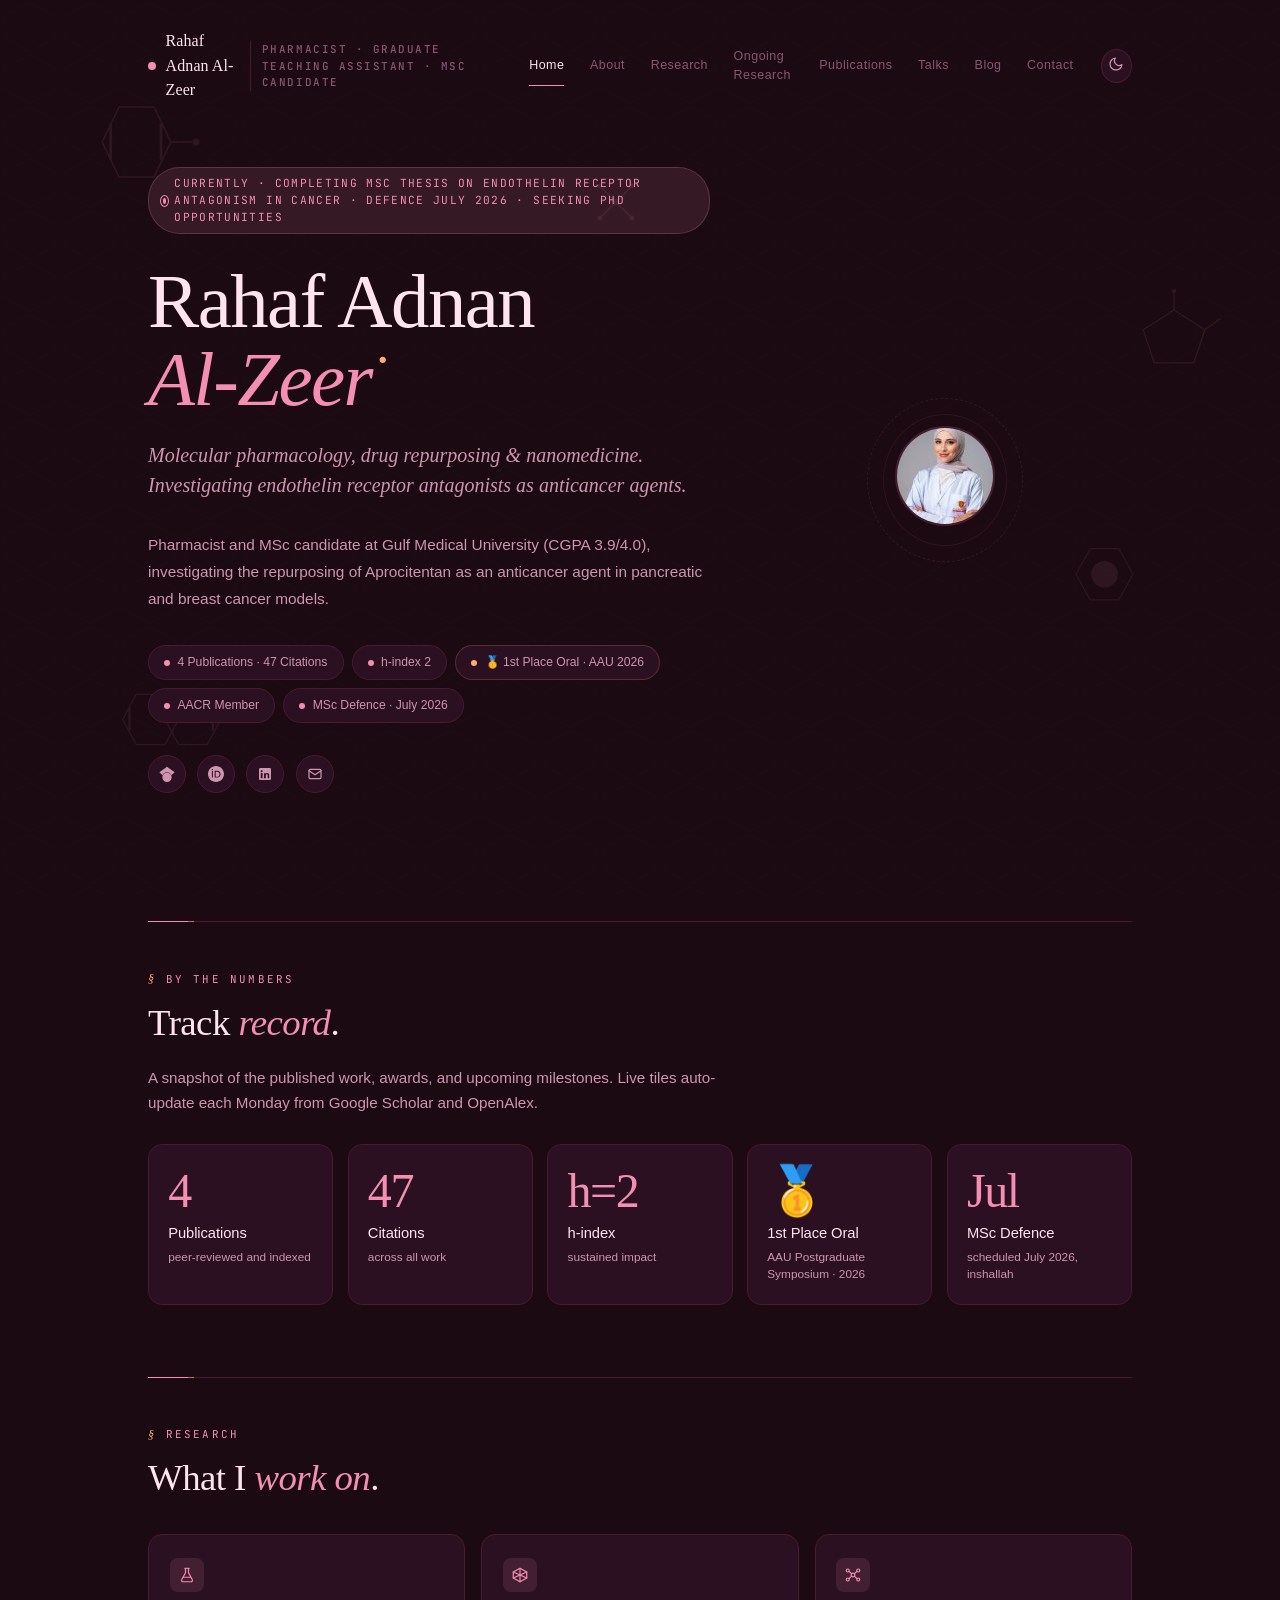
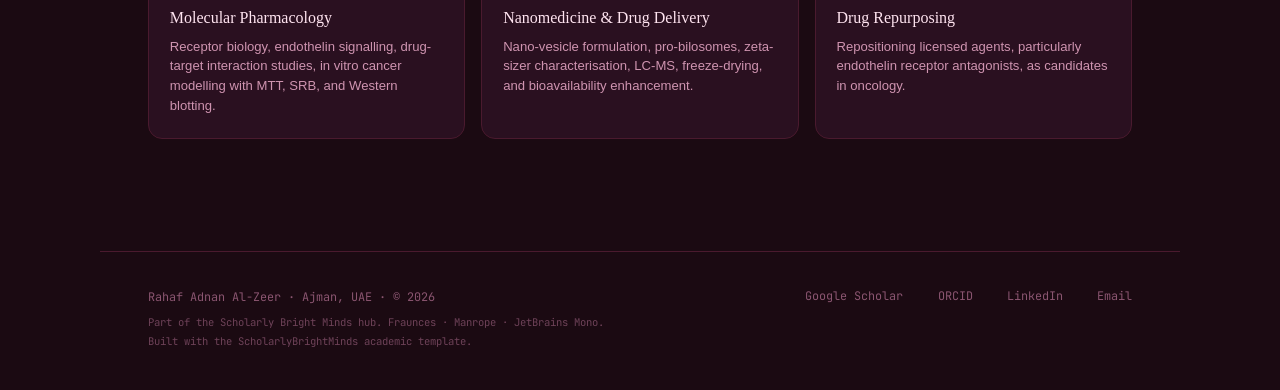
==== commit e2f75fb5: "Remove the Open for PhD banner from the home page Co-Authored-By: Claude Opus 4.7 (1M context) <nore" ====
--- a/index.html
+++ b/index.html
@@ -257,11 +257,6 @@
         </div>
     </section>
 
-    <!-- ═══ PHD CTA BLOCK ═══ -->
-    <!-- The primary conversion goal of the site: surfacing the PhD search.
-         Rendered by bindHome() from SITE_CONFIG.phdCTA. -->
-    <aside class="phd-cta reveal" aria-label="Open for PhD position" data-bind="phdCTA"></aside>
-
     <hr class="rule">
 
     <!-- ═══ BY THE NUMBERS ═══ -->
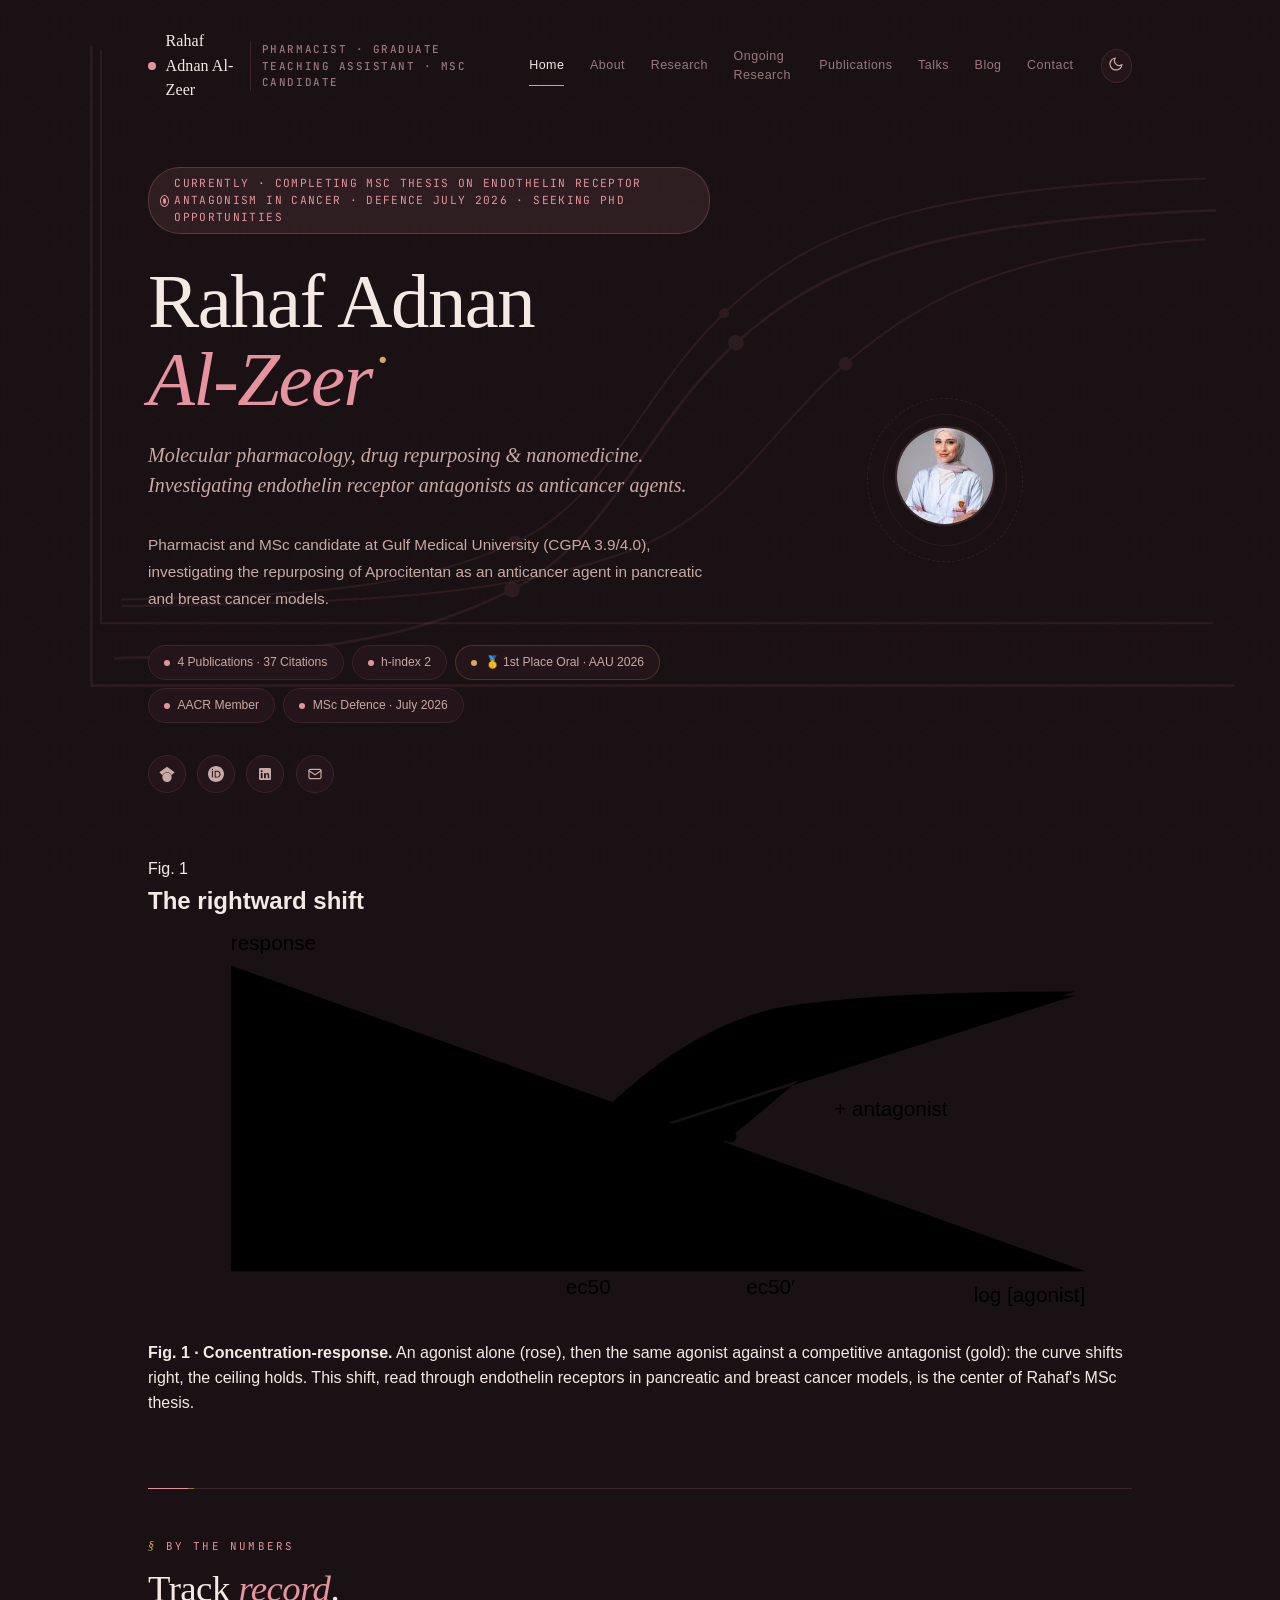
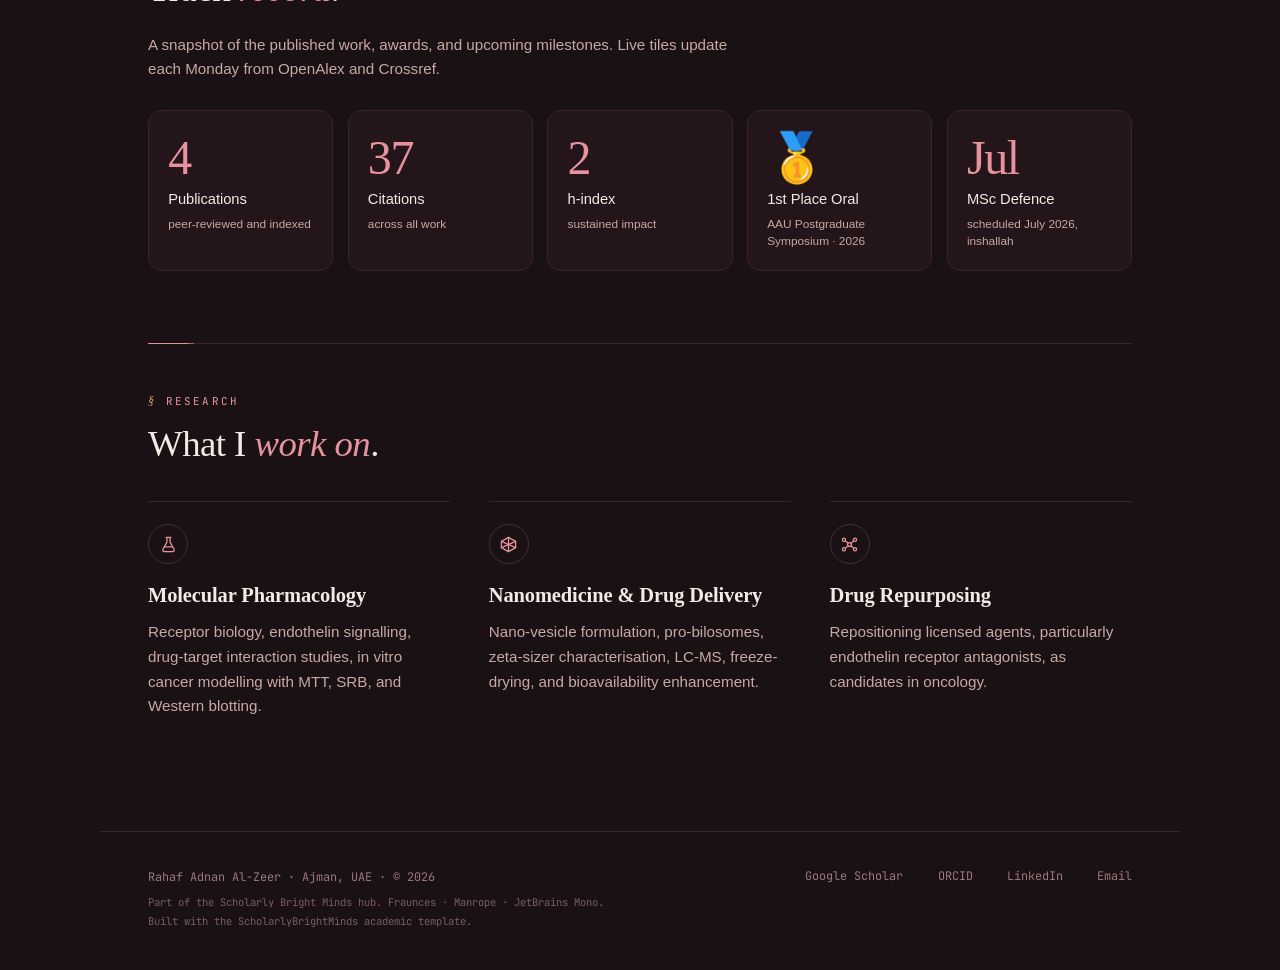
==== commit c3dcfed5: "Replace SerpApi with OpenAlex, Crossref and Semantic Scholar Publications and citations now come fro" ====
--- a/index.html
+++ b/index.html
@@ -3,30 +3,34 @@
 <head>
 <meta charset="UTF-8">
 <meta name="viewport" content="width=device-width, initial-scale=1.0">
-<meta name="description" content="Rahaf Adnan Al-Zeer — researcher in pharmacist · graduate teaching assistant · msc candidate. Molecular pharmacology, drug repurposing & nanomedicine — investigating endothelin receptor antagonists as anticancer agents.">
+<meta name="description" content="Rahaf Adnan Al-Zeer, pharmacist, Graduate Teaching Assistant, and MSc candidate at Gulf Medical University. Molecular pharmacology, drug repurposing, and nanomedicine: investigating endothelin receptor antagonists as anticancer agents.">
 <meta name="author" content="Rahaf Adnan Al-Zeer">
 <meta name="keywords" content="Rahaf Adnan Al-Zeer, Pharmacist · Graduate Teaching Assistant · MSc Candidate, researcher, academic portfolio, Gulf Medical University">
-<meta name="theme-color" content="#0d1411" media="(prefers-color-scheme: dark)">
-<meta name="theme-color" content="#f7f3e8" media="(prefers-color-scheme: light)">
+<meta name="theme-color" content="#1A1114" media="(prefers-color-scheme: dark)">
+<meta name="theme-color" content="#FBF4EE" media="(prefers-color-scheme: light)">
 <meta name="robots" content="index, follow, max-image-preview:large, max-snippet:-1">
-<title>Rahaf Adnan Al-Zeer — Pharmacist · Graduate Teaching Assistant · MSc Candidate</title>
+<title>Rahaf Adnan Al-Zeer · Pharmacist, Teaching Assistant, MSc Candidate</title>
 
 <link rel="canonical" href="https://scholarlybrightminds.github.io/Rahafalzeer/">
 
 <meta property="og:type" content="profile">
-<meta property="og:title" content="Rahaf Adnan Al-Zeer — Pharmacist · Graduate Teaching Assistant · MSc Candidate">
-<meta property="og:description" content="Molecular pharmacology, drug repurposing & nanomedicine — investigating endothelin receptor antagonists as anticancer agents.">
+<meta property="og:title" content="Rahaf Adnan Al-Zeer · Pharmacist, Teaching Assistant, MSc Candidate">
+<meta property="og:description" content="Molecular pharmacology, drug repurposing, and nanomedicine: investigating endothelin receptor antagonists as anticancer agents.">
 <meta property="og:image" content="https://scholarlybrightminds.github.io/Rahafalzeer/images/profile.png">
+<meta property="og:image:width" content="96">
+<meta property="og:image:height" content="128">
+<meta property="og:image:alt" content="Rahaf Adnan Al-Zeer, pharmacist and molecular pharmacology researcher">
 <meta property="og:url" content="https://scholarlybrightminds.github.io/Rahafalzeer/">
-<meta property="og:site_name" content="Scholarly Bright Minds — Rahaf Adnan Al-Zeer">
+<meta property="og:site_name" content="Scholarly Bright Minds · Rahaf Adnan Al-Zeer">
 <meta property="og:locale" content="en_US">
 <meta property="profile:first_name" content="Rahaf">
 <meta property="profile:last_name" content="Al-Zeer">
 
 <meta name="twitter:card" content="summary_large_image">
-<meta name="twitter:title" content="Rahaf Adnan Al-Zeer — Pharmacist · Graduate Teaching Assistant · MSc Candidate">
-<meta name="twitter:description" content="Molecular pharmacology, drug repurposing & nanomedicine — investigating endothelin receptor antagonists as anticancer agents.">
+<meta name="twitter:title" content="Rahaf Adnan Al-Zeer · Pharmacist, Teaching Assistant, MSc Candidate">
+<meta name="twitter:description" content="Molecular pharmacology, drug repurposing, and nanomedicine: investigating endothelin receptor antagonists as anticancer agents.">
 <meta name="twitter:image" content="https://scholarlybrightminds.github.io/Rahafalzeer/images/profile.png">
+<meta name="twitter:image:alt" content="Rahaf Adnan Al-Zeer, pharmacist and molecular pharmacology researcher">
 
 <link rel="sitemap" type="application/xml" href="/Rahafalzeer/sitemap.xml">
 
@@ -35,9 +39,9 @@
 
 <link rel="preconnect" href="https://fonts.googleapis.com">
 <link rel="preconnect" href="https://fonts.gstatic.com" crossorigin>
-<link href="https://fonts.googleapis.com/css2?family=Fraunces:ital,opsz,wght@0,9..144,300;0,9..144,400;0,9..144,500;0,9..144,600;1,9..144,300;1,9..144,400&family=Manrope:wght@300;400;500;600&family=JetBrains+Mono:wght@300;400;500&display=swap" rel="stylesheet">
-
-<!-- Schema.org Person markup — what Google's Knowledge Graph reads.
+<link href="https://fonts.googleapis.com/css2?family=Cormorant+Garamond:ital,wght@0,400;0,500;0,600;1,400;1,500&family=EB+Garamond:ital,wght@0,400;0,500;0,600;1,400&family=JetBrains+Mono:wght@400;500&display=swap" rel="stylesheet">
+
+<!-- Schema.org Person markup, what Google's Knowledge Graph reads.
      The sameAs array tells Google all these profiles belong to the same
      person, allowing entity consolidation and a researcher panel in SERPs. -->
 <script type="application/ld+json">
@@ -89,7 +93,14 @@
     "addressCountry": "AE"
   },
   "email": "rahaf@gmu.ac.ae",
-  "image": "https://scholarlybrightminds.github.io/Rahafalzeer/images/profile.png",
+  "image": {
+    "@type": "ImageObject",
+    "contentUrl": "https://scholarlybrightminds.github.io/Rahafalzeer/images/profile.png",
+    "url": "https://scholarlybrightminds.github.io/Rahafalzeer/images/profile.png",
+    "caption": "Rahaf Adnan Al-Zeer",
+    "width": 96,
+    "height": 128
+  },
   "url": "https://scholarlybrightminds.github.io/Rahafalzeer/",
   "sameAs": [
     "https://scholar.google.com/citations?user=uy-28F0AAAAJ&hl=en",
@@ -119,7 +130,7 @@
 }
 </script>
 
-<!-- Schema.org WebSite — gives Google an explicit publisher/site-name signal.
+<!-- Schema.org WebSite, gives Google an explicit publisher/site-name signal.
      Without this, github.io subdomains tend to get auto-attributed to
      "GitHub Pages documentation" in search results. -->
 <script type="application/ld+json">
@@ -141,6 +152,26 @@
 }
 </script>
 
+<script type="application/ld+json">
+{
+  "@context": "https://schema.org",
+  "@type": "ProfilePage",
+  "@id": "https://scholarlybrightminds.github.io/Rahafalzeer/#profilepage",
+  "url": "https://scholarlybrightminds.github.io/Rahafalzeer/",
+  "name": "Rahaf Adnan Al-Zeer · Researcher Profile",
+  "dateModified": "2026-08-10",
+  "mainEntity": {
+    "@id": "https://scholarlybrightminds.github.io/Rahafalzeer/#person"
+  },
+  "primaryImageOfPage": {
+    "@id": "https://scholarlybrightminds.github.io/Rahafalzeer/images/profile.png"
+  },
+  "isPartOf": {
+    "@id": "https://scholarlybrightminds.github.io/Rahafalzeer/#website"
+  }
+}
+</script>
+
 <script src="theme.config.js"></script>
 
 <!-- Styles -->
@@ -148,90 +179,73 @@
 
 <style>
     /* ── home-specific polish only ── */
+    .home-figure { margin-top: 0.5rem; }
     .home-pillars {
         display: grid;
         grid-template-columns: repeat(3, 1fr);
-        gap: 1rem;
-        margin-top: 2rem;
+        gap: 2.4rem;
+        margin-top: 2.2rem;
     }
     .hp-card {
-        background: var(--card);
-        border: 1px solid var(--border);
-        border-radius: var(--radius);
-        padding: 1.4rem 1.3rem;
-        transition: all .3s var(--ease);
-    }
-    .hp-card:hover {
-        transform: translateY(-2px);
-        border-color: var(--accent);
-        box-shadow: var(--shadow-card);
-    }
+        border-top: 1px solid var(--border);
+        padding-top: 1.4rem;
+        transition: border-color var(--t-med) var(--ease);
+    }
+    .hp-card:hover { border-top-color: var(--accent); }
     .hp-icon {
-        width: 34px; height: 34px;
-        border-radius: 8px;
-        background: var(--accent-bg);
+        width: 40px; height: 40px;
+        border-radius: 999px;
+        border: 1px solid var(--accent-glow);
         display: grid;
         place-items: center;
         color: var(--accent);
-        margin-bottom: 0.9rem;
-    }
-    .hp-icon svg { width: 18px; height: 18px; }
+        margin-bottom: 1rem;
+        transition: background-color var(--t-med) var(--ease),
+                    color var(--t-med) var(--ease),
+                    border-color var(--t-med) var(--ease);
+    }
+    .hp-card:hover .hp-icon {
+        background: var(--accent);
+        border-color: var(--accent);
+        color: var(--bg);
+    }
+    .hp-icon svg { width: 19px; height: 19px; }
     .hp-title {
         font-family: var(--display);
-        font-size: 1rem;
-        font-weight: 500;
-        margin-bottom: 0.35rem;
+        font-size: 1.28rem;
+        font-weight: 600;
+        letter-spacing: -0.006em;
+        margin-bottom: 0.45rem;
         color: var(--text);
+        padding-bottom: 0.06em;
     }
     .hp-desc {
-        font-size: 0.82rem;
+        font-size: 0.95rem;
         color: var(--text-soft);
-        line-height: 1.5;
-    }
-    @media (max-width: 760px) {
-        .home-pillars { grid-template-columns: 1fr; }
+        line-height: 1.62;
+    }
+    @media (max-width: 860px) {
+        .home-pillars { grid-template-columns: 1fr; gap: 1.8rem; }
     }
 </style>
 </head>
 <body>
 
-<!-- ═══ MOLECULAR BACKGROUND (subtle) ═══ -->
+<!-- ═══ AMBIENT MOTIF · concentration-response curves, slow drift ═══ -->
 <div class="mol-bg" aria-hidden="true">
-    <svg class="mol-1" viewBox="0 0 100 100">
-        <polygon points="30,25 55,25 67,50 55,75 30,75 18,50"/>
-        <line x1="67" y1="50" x2="82" y2="50"/>
-        <circle cx="85" cy="50" r="2.5"/>
-        <line x1="24" y1="37" x2="24" y2="63" stroke-width="2"/>
-        <line x1="60" y1="37" x2="60" y2="63" stroke-width="2"/>
+    <svg class="mol-curve-a" viewBox="0 0 760 420" fill="none">
+        <path class="curve-axis" d="M60 30 V370 H720"/>
+        <path class="curve-stroke" d="M72 356 C 190 354 250 348 306 322 C 362 296 380 234 430 186 C 480 138 540 112 716 106"/>
+        <path class="curve-stroke curve-stroke--gold" d="M72 360 C 230 358 300 352 366 330 C 432 308 452 260 502 216 C 552 172 610 148 716 142"/>
+        <circle class="curve-dot" cx="306" cy="322" r="4"/>
+        <circle class="curve-dot--gold curve-dot" cx="502" cy="216" r="4"/>
+        <circle class="curve-dot" cx="430" cy="186" r="3"/>
     </svg>
-    <svg class="mol-2 amber" viewBox="0 0 100 100">
-        <polygon points="50,20 78,38 68,68 32,68 22,38"/>
-        <line x1="50" y1="20" x2="50" y2="5"/>
-        <circle cx="50" cy="3" r="2"/>
-        <line x1="78" y1="38" x2="92" y2="28"/>
-    </svg>
-    <svg class="mol-3" viewBox="0 0 140 100">
-        <polygon points="30,30 55,30 67,52 55,74 30,74 18,52"/>
-        <polygon points="67,30 92,30 104,52 92,74 67,74 55,52"/>
-        <line x1="104" y1="52" x2="120" y2="52"/>
-        <circle cx="123" cy="52" r="2.5"/>
-        <line x1="24" y1="42" x2="24" y2="62" stroke-width="2"/>
-        <line x1="97" y1="42" x2="97" y2="62" stroke-width="2"/>
-    </svg>
-    <svg class="mol-4" viewBox="0 0 100 100">
-        <polygon points="35,28 65,28 80,55 65,82 35,82 20,55"/>
-        <circle cx="50" cy="55" r="14" fill="none" stroke-dasharray="2 3"/>
-    </svg>
-    <svg class="mol-5 amber" viewBox="0 0 100 100">
-        <line x1="50" y1="50" x2="30" y2="30" stroke-width="1.5"/>
-        <line x1="50" y1="50" x2="70" y2="30" stroke-width="1.5"/>
-        <line x1="50" y1="50" x2="30" y2="70" stroke-width="1.5"/>
-        <line x1="50" y1="50" x2="70" y2="70" stroke-width="1.5"/>
-        <circle cx="30" cy="30" r="3"/>
-        <circle cx="70" cy="30" r="3"/>
-        <circle cx="30" cy="70" r="3"/>
-        <circle cx="70" cy="70" r="3"/>
-        <circle cx="50" cy="50" r="4"/>
+    <svg class="mol-curve-b" viewBox="0 0 560 340" fill="none">
+        <path class="curve-axis" d="M40 20 V300 H540"/>
+        <path class="curve-stroke" d="M50 288 C 140 286 180 280 224 258 C 268 236 282 186 322 150 C 362 114 412 96 532 92"/>
+        <circle class="curve-dot" cx="224" cy="258" r="3.4"/>
+        <circle class="curve-dot" cx="322" cy="150" r="3.4"/>
     </svg>
 </div>
 
@@ -253,8 +267,72 @@
             <div class="social-links" data-bind="social"></div>
         </div>
         <div class="hero-image">
-            <img data-bind="photo" alt="Profile">
+            <img data-bind="photo" alt="Rahaf Adnan Al-Zeer, pharmacist and molecular pharmacology researcher" width="96" height="128" fetchpriority="high">
         </div>
+    </section>
+
+    <!-- ═══ SIGNATURE FIGURE · the rightward shift ═══ -->
+    <section class="home-figure reveal">
+        <figure class="dose-figure">
+            <div class="dose-figure-head">
+                <span class="dose-figure-no">Fig. 1</span>
+                <h2 class="dose-figure-title">The rightward shift</h2>
+            </div>
+            <div class="dose-figure-canvas">
+                <svg viewBox="0 0 760 320" role="img" aria-labelledby="df-title df-desc">
+                    <title id="df-title">Concentration-response curves</title>
+                    <desc id="df-desc">An agonist concentration-response curve, and the same curve shifted right in the presence of a competitive antagonist.</desc>
+                    <g class="df-grid" aria-hidden="true">
+                        <line x1="64"  y1="36" x2="64"  y2="272"/>
+                        <line x1="146" y1="36" x2="146" y2="272"/>
+                        <line x1="229" y1="36" x2="229" y2="272"/>
+                        <line x1="311" y1="36" x2="311" y2="272"/>
+                        <line x1="394" y1="36" x2="394" y2="272"/>
+                        <line x1="476" y1="36" x2="476" y2="272"/>
+                        <line x1="559" y1="36" x2="559" y2="272"/>
+                        <line x1="641" y1="36" x2="641" y2="272"/>
+                        <line x1="724" y1="36" x2="724" y2="272"/>
+                        <line x1="64" y1="36"  x2="724" y2="36"/>
+                        <line x1="64" y1="95"  x2="724" y2="95"/>
+                        <line x1="64" y1="154" x2="724" y2="154"/>
+                        <line x1="64" y1="213" x2="724" y2="213"/>
+                    </g>
+                    <path class="df-axis" d="M64 36 V272 H724"/>
+                    <text class="df-label" x="64" y="24">response</text>
+                    <text class="df-label" x="724" y="296" text-anchor="end">log [agonist]</text>
+
+                    <!-- Agonist alone -->
+                    <path class="df-curve df-curve--agonist" pathLength="1"
+                          d="M76 262 C 150 261 195 258 240 244 C 285 230 305 196 340 160 C 375 124 420 86 480 70 C 540 58 640 56 716 56"/>
+                    <!-- Same agonist + competitive antagonist -->
+                    <g class="df-shift-wrap">
+                        <path class="df-curve df-curve--shift" pathLength="1"
+                              d="M76 263 C 200 262 260 259 320 248 C 380 237 400 206 450 168 C 500 130 530 92 590 74 C 640 62 690 59 716 59"/>
+                    </g>
+
+                    <!-- EC50 droplines -->
+                    <line class="df-drop" x1="340" y1="160" x2="340" y2="272"/>
+                    <line class="df-drop df-drop--gold" x1="450" y1="168" x2="450" y2="272"/>
+                    <circle class="df-point" cx="340" cy="160" r="4.5"/>
+                    <circle class="df-point df-point--gold" cx="450" cy="168" r="4.5"/>
+
+                    <!-- Shift annotation -->
+                    <line class="df-drop df-drop--gold" x1="352" y1="216" x2="434" y2="216"/>
+                    <path class="df-point df-point--gold" d="M441 216 l-8 -4.5 v9 z"/>
+
+                    <text class="df-tag df-tag--rose" x="196" y="230" text-anchor="middle">agonist</text>
+                    <text class="df-tag df-tag--gold" x="530" y="152">+ antagonist</text>
+                    <text class="df-tag df-tag--rose" x="340" y="290" text-anchor="middle">ec50</text>
+                    <text class="df-tag df-tag--gold" x="462" y="290">ec50&#8242;</text>
+                </svg>
+            </div>
+            <figcaption>
+                <strong>Fig. 1 · Concentration-response.</strong> An agonist alone (rose), then the same
+                agonist against a competitive antagonist (gold): the curve shifts right, the ceiling holds.
+                This shift, read through endothelin receptors in pancreatic and breast cancer models,
+                is the center of Rahaf's MSc thesis.
+            </figcaption>
+        </figure>
     </section>
 
     <hr class="rule">
@@ -263,7 +341,7 @@
     <section class="reveal impact-section">
         <p class="sec-kicker">By the numbers</p>
         <h2 class="sec-title">Track <em>record</em>.</h2>
-        <p class="impact-lede">A snapshot of the published work, awards, and upcoming milestones. Live tiles auto-update each Monday from Google Scholar and OpenAlex.</p>
+        <p class="impact-lede">A snapshot of the published work, awards, and upcoming milestones. Live tiles update each Monday from OpenAlex and Crossref.</p>
         <div class="impact-grid" data-bind="impactStats"></div>
     </section>
 
@@ -280,5 +358,6 @@
 <footer data-bind="footer"></footer>
 
 <script src="scripts.js"></script>
+<script src="rahaf.motion.js"></script>
 </body>
 </html>
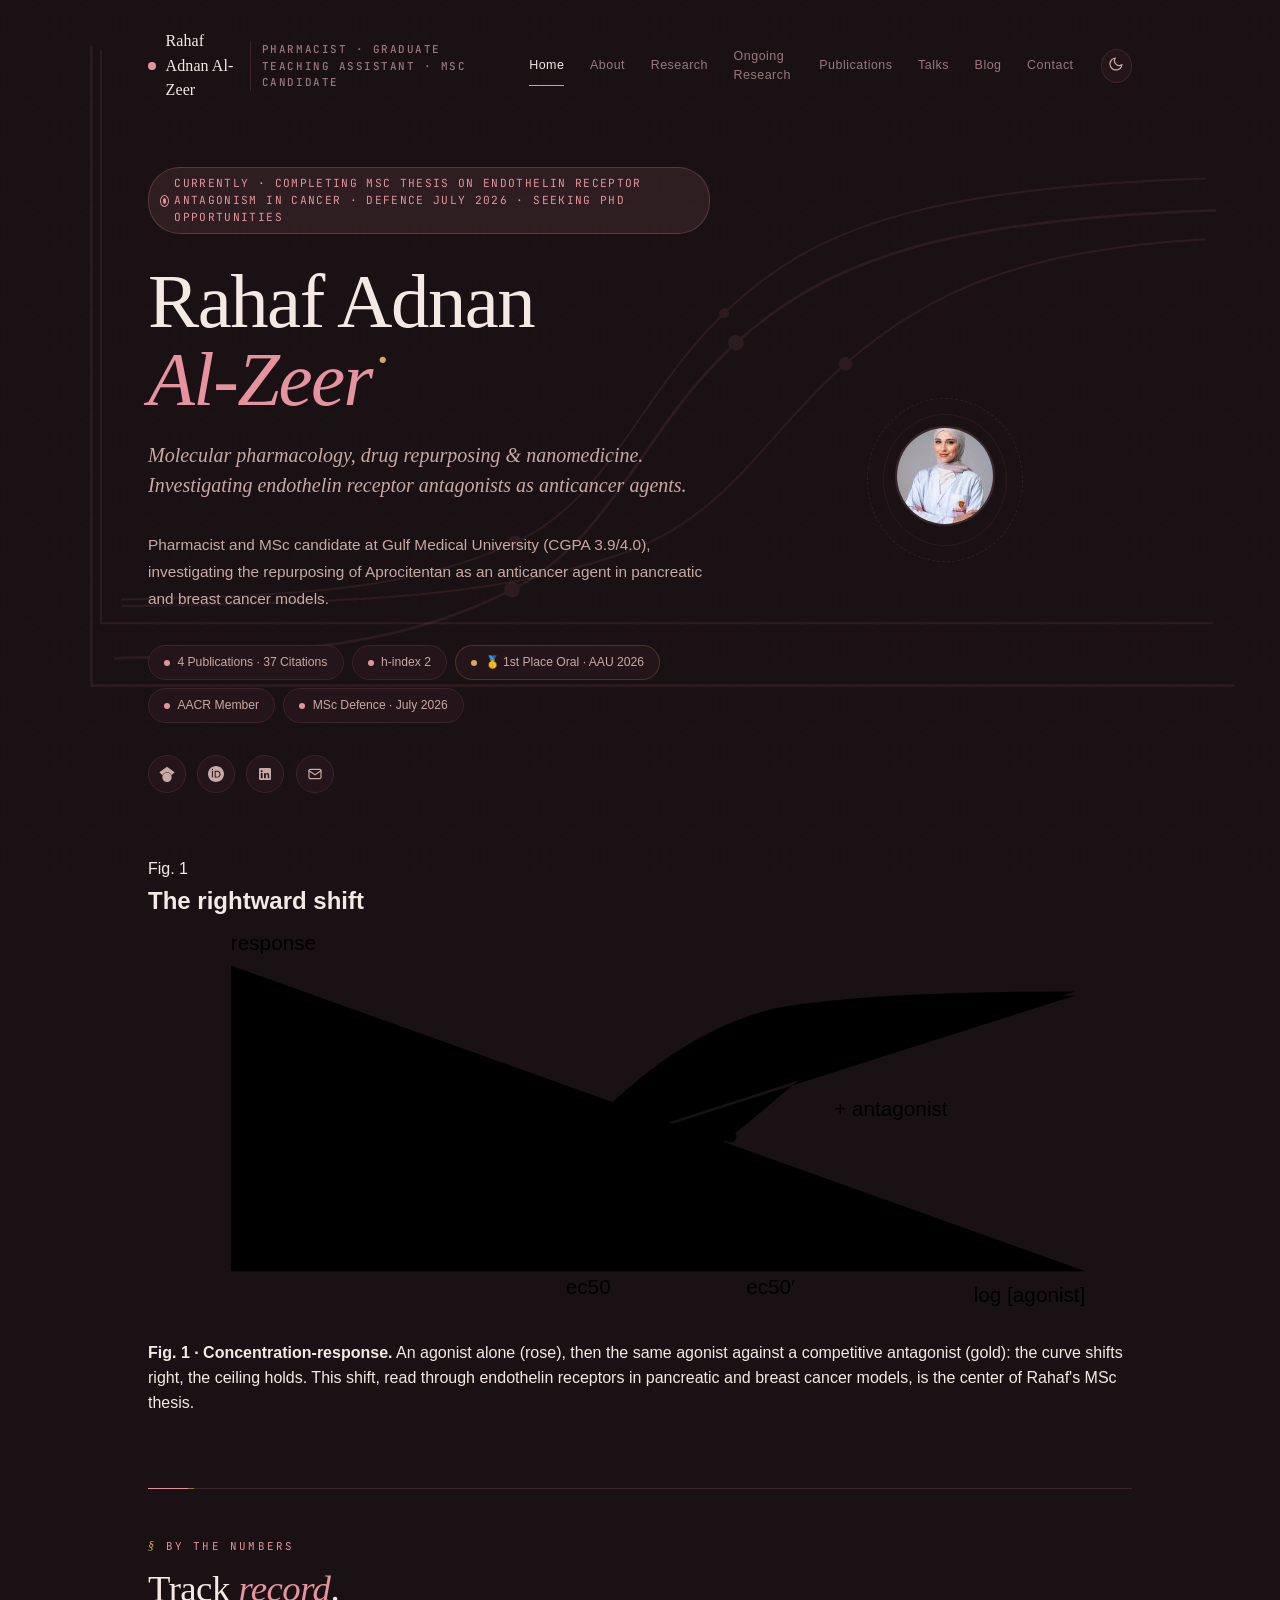
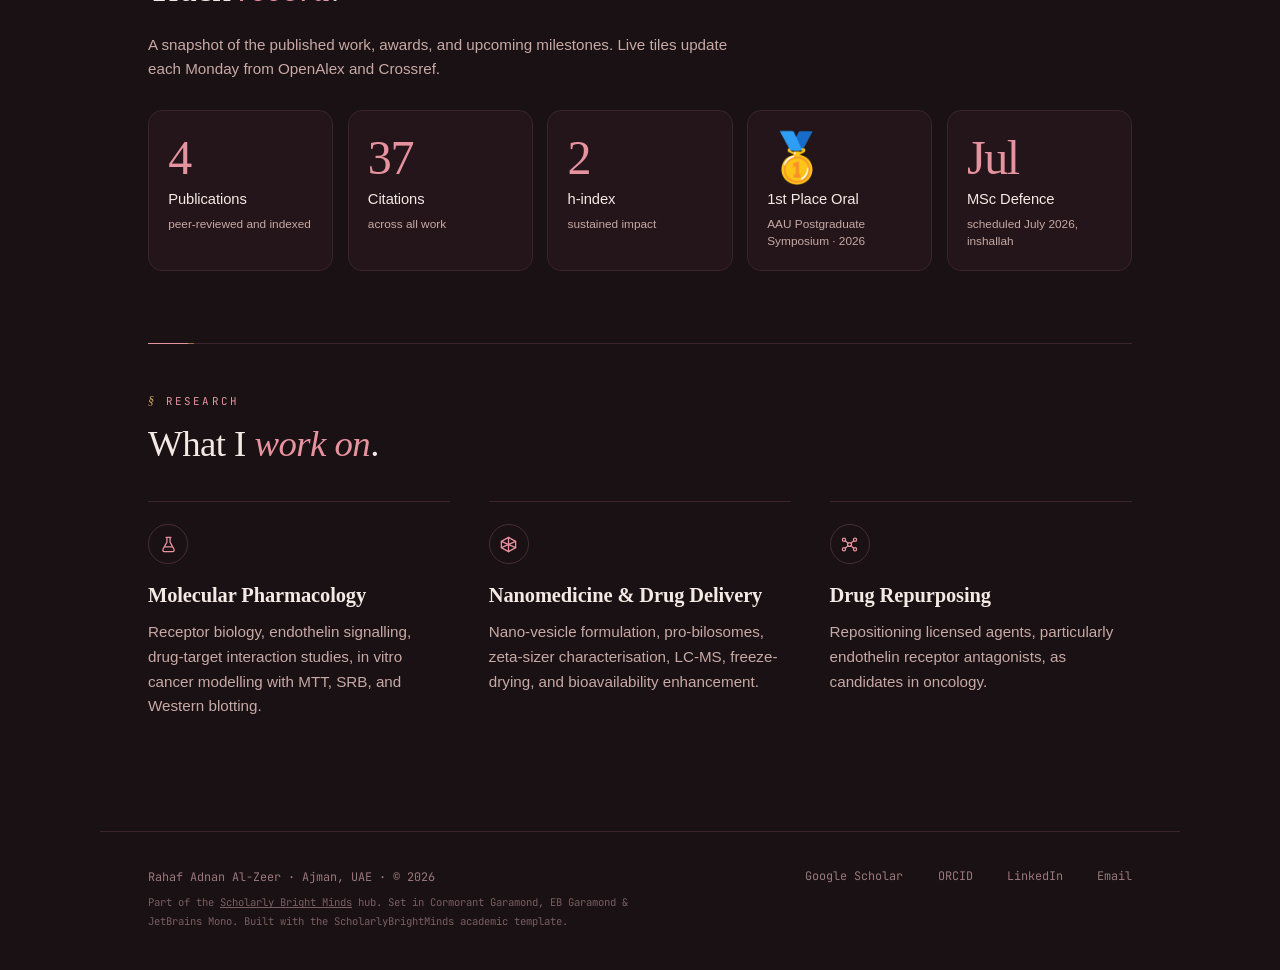
==== commit 4869e9aa: "Put the name, bio and links in the page itself, not only in JavaScript The homepage served an empty " ====
--- a/index.html
+++ b/index.html
@@ -50,7 +50,7 @@
   "@type": "Person",
   "@id": "https://scholarlybrightminds.github.io/Rahafalzeer/#person",
   "name": "Rahaf Adnan Al-Zeer",
-  "alternateName": ["Rahaf Adnan Kh. Al Zeer", "Rahaf Al Zeer", "Al-Zeer R"],
+  "alternateName": ["Rahaf Alzeer", "Rahaf Al-Zeer", "Rahaf Adnan Kh. Al Zeer", "Rahaf Al Zeer", "Al-Zeer R"],
   "givenName": "Rahaf",
   "familyName": "Al-Zeer",
   "additionalName": "Adnan",
@@ -106,6 +106,7 @@
     "https://scholar.google.com/citations?user=uy-28F0AAAAJ&hl=en",
     "https://orcid.org/0009-0004-1752-3171",
     "https://www.linkedin.com/in/rahaf-al-zeer-7093391ba/",
+    "https://openalex.org/A5104991276",
     "https://github.com/ScholarlyBrightMinds"
   ],
   "knowsAbout": [
@@ -250,7 +251,19 @@
 </div>
 
 <!-- Nav rendered by scripts.js based on config -->
-<nav class="nav" data-page="home"></nav>
+<nav class="nav" data-page="home"><a href="index.html" class="brand">
+                <span class="brand-dot"></span>
+                Rahaf Adnan Al-Zeer
+                <span class="brand-meta">Pharmacist · Graduate Teaching Assistant · MSc Candidate</span>
+            </a>
+            <div class="nav-right">
+                <div class="hamburger" aria-label="Menu"><div class="bar"></div><div class="bar"></div><div class="bar"></div></div>
+                <div class="nav-menu"><a href="index.html" class="nav-item active">Home</a><a href="about.html" class="nav-item ">About</a><a href="research.html" class="nav-item ">Research</a><a href="projects.html" class="nav-item ">Ongoing Research</a><a href="publications.html" class="nav-item ">Publications</a><a href="talks.html" class="nav-item ">Talks</a><a href="blog.html" class="nav-item ">Blog</a><a href="contact.html" class="nav-item ">Contact</a></div>
+                <button class="theme-toggle" id="themeToggle" aria-label="Toggle theme" title="Toggle day/night">
+                    <span class="icon-sun"><svg viewBox="0 0 24 24" fill="none" stroke="currentColor" stroke-width="1.8" stroke-linecap="round" stroke-linejoin="round"><circle cx="12" cy="12" r="4"></circle><path d="M12 2v2M12 20v2M4.93 4.93l1.41 1.41M17.66 17.66l1.41 1.41M2 12h2M20 12h2M4.93 19.07l1.41-1.41M17.66 6.34l1.41-1.41"></path></svg></span>
+                    <span class="icon-moon"><svg viewBox="0 0 24 24" fill="none" stroke="currentColor" stroke-width="1.8" stroke-linecap="round" stroke-linejoin="round"><path d="M21 12.79A9 9 0 1 1 11.21 3 7 7 0 0 0 21 12.79z"></path></svg></span>
+                </button>
+            </div></nav>
 
 <main>
     <!-- ═══ HERO ═══ -->
@@ -260,14 +273,14 @@
                 <span class="live-dot"></span>
                 <span data-bind="statusText">Currently · exploring</span>
             </span>
-            <h1 data-bind="heading"></h1>
-            <p class="hero-tagline" data-bind="tagline"></p>
-            <p class="hero-bio" data-bind="bio"></p>
-            <div class="chips" data-bind="chips"></div>
-            <div class="social-links" data-bind="social"></div>
+            <h1 data-bind="heading">Rahaf Adnan <br><em>Al-Zeer</em></h1>
+            <p class="hero-tagline" data-bind="tagline">Molecular pharmacology, drug repurposing &amp; nanomedicine. Investigating endothelin receptor antagonists as anticancer agents.</p>
+            <p class="hero-bio" data-bind="bio">Pharmacist and MSc candidate at Gulf Medical University (CGPA 3.9/4.0), investigating the repurposing of Aprocitentan as an anticancer agent in pancreatic and breast cancer models.</p>
+            <div class="chips" data-bind="chips"><span class="chip"><span class="dot"></span>4 Publications · 37 Citations</span><span class="chip"><span class="dot"></span>h-index 2</span><span class="chip gold"><span class="dot"></span>🥇 1st Place Oral · AAU 2026</span><span class="chip"><span class="dot"></span>AACR Member</span><span class="chip"><span class="dot"></span>MSc Defence · July 2026</span></div>
+            <div class="social-links" data-bind="social"><a href="https://scholar.google.com/citations?user=uy-28F0AAAAJ&amp;hl=en" class="social-icon" target="_blank" rel="noopener" aria-label="Google Scholar" title="Google Scholar"><svg viewBox="0 0 24 24" fill="currentColor"><path d="M5.242 13.769L.5 9.5 12 1l11.5 8.5-4.742 4.269C17.548 11.249 14.978 9.5 12 9.5s-5.548 1.749-6.758 4.269zM12 10a7 7 0 1 0 0 14 7 7 0 0 0 0-14z"></path></svg></a><a href="https://orcid.org/0009-0004-1752-3171" class="social-icon" target="_blank" rel="noopener" aria-label="ORCID" title="ORCID"><svg viewBox="0 0 24 24" fill="currentColor"><path d="M12 0C5.372 0 0 5.372 0 12s5.372 12 12 12 12-5.372 12-12S18.628 0 12 0zM7.369 17.353H5.844V7.08h1.525v10.273zM6.605 6.15a.925.925 0 1 1 0-1.85.925.925 0 0 1 0 1.85zm12.191 6.235c0 2.93-2.032 4.968-4.93 4.968h-3.87V7.08h3.87c2.898 0 4.93 2.068 4.93 5.305zm-1.56 0c0-2.037-1.214-3.913-3.37-3.913H11.52v7.827h2.346c2.156 0 3.37-1.876 3.37-3.914z"></path></svg></a><a href="https://www.linkedin.com/in/rahaf-al-zeer-7093391ba" class="social-icon" target="_blank" rel="noopener" aria-label="LinkedIn" title="LinkedIn"><svg viewBox="0 0 24 24" fill="currentColor"><path d="M19 3a2 2 0 0 1 2 2v14a2 2 0 0 1-2 2H5a2 2 0 0 1-2-2V5a2 2 0 0 1 2-2h14zM8.339 18.338V10.67H5.667v7.668h2.672zM7.004 9.5a1.547 1.547 0 1 0 0-3.094 1.547 1.547 0 0 0 0 3.094zm11.335 8.838v-4.363c0-2.294-1.226-3.36-2.86-3.36a2.472 2.472 0 0 0-2.237 1.23v-1.057h-2.68c.035.76 0 7.668 0 7.668h2.68v-4.284c0-.24.018-.483.089-.655.195-.48.636-.977 1.378-.977.972 0 1.361.741 1.361 1.828v4.087h2.669z"></path></svg></a><a href="mailto:rahaf@gmu.ac.ae" class="social-icon" target="_blank" rel="noopener" aria-label="Email" title="Email"><svg viewBox="0 0 24 24" fill="none" stroke="currentColor" stroke-width="1.8" stroke-linecap="round" stroke-linejoin="round"><rect x="3" y="5" width="18" height="14" rx="2"></rect><path d="M3 7l9 6 9-6"></path></svg></a></div>
         </div>
         <div class="hero-image">
-            <img data-bind="photo" alt="Rahaf Adnan Al-Zeer, pharmacist and molecular pharmacology researcher" width="96" height="128" fetchpriority="high">
+            <img data-bind="photo" src="images/profile.png" alt="Rahaf Adnan Al-Zeer, pharmacist and molecular pharmacology researcher" width="96" height="128" fetchpriority="high">
         </div>
     </section>
 
@@ -342,7 +355,35 @@
         <p class="sec-kicker">By the numbers</p>
         <h2 class="sec-title">Track <em>record</em>.</h2>
         <p class="impact-lede">A snapshot of the published work, awards, and upcoming milestones. Live tiles update each Monday from OpenAlex and Crossref.</p>
-        <div class="impact-grid" data-bind="impactStats"></div>
+        <div class="impact-grid" data-bind="impactStats"><div class="impact-tile">
+                    <div class="impact-num">4</div>
+                    <div class="impact-label">Publications</div>
+                    <div class="impact-sub">peer-reviewed and indexed</div>
+                </div>
+            
+                <div class="impact-tile">
+                    <div class="impact-num">37</div>
+                    <div class="impact-label">Citations</div>
+                    <div class="impact-sub">across all work</div>
+                </div>
+            
+                <div class="impact-tile">
+                    <div class="impact-num">2</div>
+                    <div class="impact-label">h-index</div>
+                    <div class="impact-sub">sustained impact</div>
+                </div>
+            
+                <div class="impact-tile impact-tile--gold">
+                    <div class="impact-num">🥇</div>
+                    <div class="impact-label">1st Place Oral</div>
+                    <div class="impact-sub">AAU Postgraduate Symposium · 2026</div>
+                </div>
+            
+                <div class="impact-tile">
+                    <div class="impact-num">Jul</div>
+                    <div class="impact-label">MSc Defence</div>
+                    <div class="impact-sub">scheduled July 2026, inshallah</div>
+                </div></div>
     </section>
 
     <hr class="rule">
@@ -351,11 +392,33 @@
     <section class="reveal">
         <p class="sec-kicker">Research</p>
         <h2 class="sec-title">What I <em>work on</em>.</h2>
-        <div class="home-pillars" data-bind="pillars"></div>
+        <div class="home-pillars" data-bind="pillars"><div class="hp-card">
+                    <div class="hp-icon"><svg viewBox="0 0 24 24" fill="none" stroke="currentColor" stroke-width="1.6" stroke-linecap="round" stroke-linejoin="round"><path d="M9 3h6M10 3v6l-5 9a2 2 0 0 0 2 3h10a2 2 0 0 0 2-3l-5-9V3"></path><line x1="7" y1="15" x2="17" y2="15"></line></svg></div>
+                    <h3 class="hp-title">Molecular Pharmacology</h3>
+                    <p class="hp-desc">Receptor biology, endothelin signalling, drug-target interaction studies, in vitro cancer modelling with MTT, SRB, and Western blotting.</p>
+                </div>
+            
+                <div class="hp-card">
+                    <div class="hp-icon"><svg viewBox="0 0 24 24" fill="none" stroke="currentColor" stroke-width="1.6" stroke-linecap="round" stroke-linejoin="round"><polygon points="12,3 21,8 21,16 12,21 3,16 3,8"></polygon><line x1="12" y1="3" x2="12" y2="21"></line><line x1="3" y1="8" x2="21" y2="16"></line><line x1="21" y1="8" x2="3" y2="16"></line></svg></div>
+                    <h3 class="hp-title">Nanomedicine &amp; Drug Delivery</h3>
+                    <p class="hp-desc">Nano-vesicle formulation, pro-bilosomes, zeta-sizer characterisation, LC-MS, freeze-drying, and bioavailability enhancement.</p>
+                </div>
+            
+                <div class="hp-card">
+                    <div class="hp-icon"><svg viewBox="0 0 24 24" fill="none" stroke="currentColor" stroke-width="1.6" stroke-linecap="round" stroke-linejoin="round"><circle cx="5" cy="6" r="2"></circle><circle cx="19" cy="6" r="2"></circle><circle cx="5" cy="18" r="2"></circle><circle cx="19" cy="18" r="2"></circle><circle cx="12" cy="12" r="2.5"></circle><line x1="6.8" y1="7.2" x2="10.2" y2="10.6"></line><line x1="17.2" y1="7.2" x2="13.8" y2="10.6"></line><line x1="6.8" y1="16.8" x2="10.2" y2="13.4"></line><line x1="17.2" y1="16.8" x2="13.8" y2="13.4"></line></svg></div>
+                    <h3 class="hp-title">Drug Repurposing</h3>
+                    <p class="hp-desc">Repositioning licensed agents, particularly endothelin receptor antagonists, as candidates in oncology.</p>
+                </div></div>
     </section>
 </main>
 
-<footer data-bind="footer"></footer>
+<footer data-bind="footer"><div class="footer-left">
+                <div>Rahaf Adnan Al-Zeer · Ajman, UAE · © 2026</div>
+                <div class="colophon">
+                    Part of the <a href="https://scholarlybrightminds.github.io/">Scholarly Bright Minds</a> hub. Set in Cormorant Garamond, EB Garamond &amp; JetBrains Mono. Built with the ScholarlyBrightMinds academic template.
+                </div>
+            </div>
+            <div class="footer-links"><a href="https://scholar.google.com/citations?user=uy-28F0AAAAJ&amp;hl=en" target="_blank" rel="noopener">Google Scholar</a><a href="https://orcid.org/0009-0004-1752-3171" target="_blank" rel="noopener">ORCID</a><a href="https://www.linkedin.com/in/rahaf-al-zeer-7093391ba" target="_blank" rel="noopener">LinkedIn</a><a href="mailto:rahaf@gmu.ac.ae" target="_blank" rel="noopener">Email</a></div></footer>
 
 <script src="scripts.js"></script>
 <script src="rahaf.motion.js"></script>
